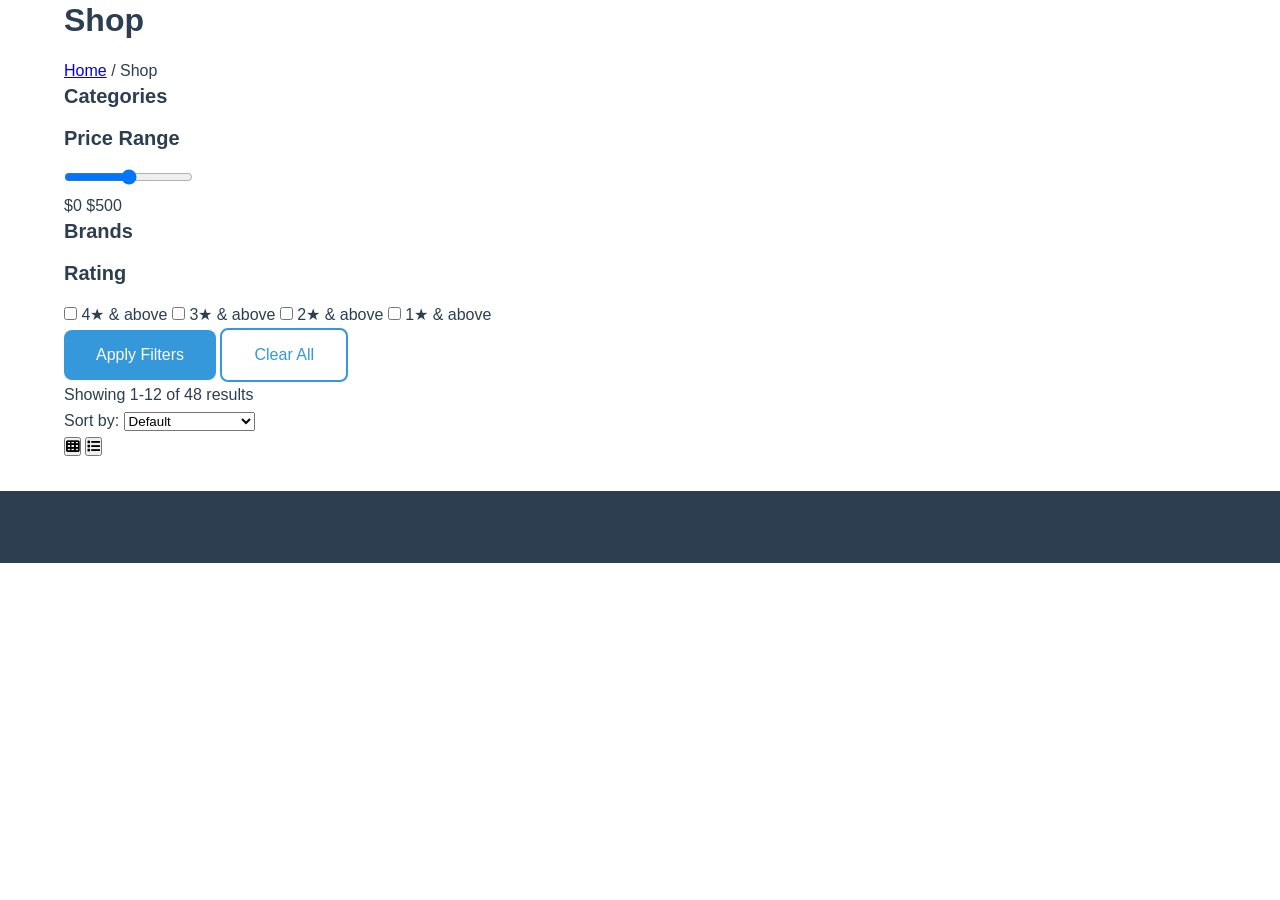
==== shop.html @ 12a42b88 "added new file" ====
<!DOCTYPE html>
<html lang="en">
<head>
    <meta charset="UTF-8">
    <meta name="viewport" content="width=device-width, initial-scale=1.0">
    <title>Shop - APSE Shopping</title>
    <link rel="stylesheet" href="https://cdnjs.cloudflare.com/ajax/libs/font-awesome/6.0.0/css/all.min.css">
    <link rel="stylesheet" href="css/style.css">
    <link rel="stylesheet" href="css/responsive.css">
    <link rel="stylesheet" href="css/animations.css">
</head>
<body>
    <header class="header">
        <!-- Same header as index.html -->
    </header>

    <!-- Page Banner -->
    <section class="page-banner">
        <div class="container">
            <h1>Shop</h1>
            <div class="breadcrumb">
                <a href="index.html">Home</a> / <span>Shop</span>
            </div>
        </div>
    </section>

    <!-- Shop Section -->
    <section class="shop-section">
        <div class="container">
            <div class="shop-layout">
                <!-- Sidebar Filters -->
                <aside class="shop-sidebar">
                    <div class="filter-widget">
                        <h3>Categories</h3>
                        <ul class="category-filter" id="categoryFilter">
                            <!-- Categories will be loaded dynamically -->
                        </ul>
                    </div>

                    <div class="filter-widget">
                        <h3>Price Range</h3>
                        <div class="price-filter">
                            <input type="range" id="priceRange" min="0" max="1000" step="10" value="500">
                            <div class="price-values">
                                <span>$0</span>
                                <span>$<span id="priceValue">500</span></span>
                            </div>
                        </div>
                    </div>

                    <div class="filter-widget">
                        <h3>Brands</h3>
                        <div class="brand-filter" id="brandFilter">
                            <!-- Brands will be loaded dynamically -->
                        </div>
                    </div>

                    <div class="filter-widget">
                        <h3>Rating</h3>
                        <div class="rating-filter" id="ratingFilter">
                            <label><input type="checkbox" value="4"> 4★ & above</label>
                            <label><input type="checkbox" value="3"> 3★ & above</label>
                            <label><input type="checkbox" value="2"> 2★ & above</label>
                            <label><input type="checkbox" value="1"> 1★ & above</label>
                        </div>
                    </div>

                    <button class="btn btn-primary apply-filters">Apply Filters</button>
                    <button class="btn btn-outline clear-filters">Clear All</button>
                </aside>

                <!-- Products Grid -->
                <div class="shop-content">
                    <div class="shop-toolbar">
                        <div class="results-count">
                            Showing <span id="startCount">1</span>-<span id="endCount">12</span> of <span id="totalCount">48</span> results
                        </div>
                        <div class="sort-options">
                            <label for="sortBy">Sort by:</label>
                            <select id="sortBy">
                                <option value="default">Default</option>
                                <option value="price-low">Price: Low to High</option>
                                <option value="price-high">Price: High to Low</option>
                                <option value="name-asc">Name: A to Z</option>
                                <option value="name-desc">Name: Z to A</option>
                                <option value="rating">Rating</option>
                            </select>
                        </div>
                        <div class="view-options">
                            <button class="view-btn active" data-view="grid"><i class="fas fa-th"></i></button>
                            <button class="view-btn" data-view="list"><i class="fas fa-list"></i></button>
                        </div>
                    </div>

                    <div class="products-grid" id="productsGrid">
                        <!-- Products will be loaded dynamically -->
                    </div>

                    <!-- Pagination -->
                    <div class="pagination" id="pagination">
                        <!-- Pagination will be generated dynamically -->
                    </div>
                </div>
            </div>
        </div>
    </section>

    <footer class="footer">
        <!-- Same footer as index.html -->
    </footer>

    <script src="js/utils.js"></script>
    <script src="js/products.js"></script>
    <script src="js/cart.js"></script>
    <script src="js/shop.js"></script>
</body>
</html>
---- css/style.css ----
/* ========== VARIABLES ========== */
:root {
    /* Colors */
    --primary-color: #3498db;
    --primary-dark: #2980b9;
    --primary-light: #5dade2;
    --secondary-color: #2ecc71;
    --secondary-dark: #27ae60;
    --secondary-light: #58d68d;
    --accent-color: #e74c3c;
    --text-primary: #2c3e50;
    --text-secondary: #7f8c8d;
    --text-light: #bdc3c7;
    --bg-primary: #ffffff;
    --bg-secondary: #f8f9fa;
    --bg-dark: #2c3e50;
    --border-color: #e0e0e0;
    --success-color: #27ae60;
    --warning-color: #f39c12;
    --danger-color: #e74c3c;
    --info-color: #3498db;

    /* Shadows */
    --shadow-sm: 0 2px 4px rgba(0,0,0,0.1);
    --shadow-md: 0 4px 6px rgba(0,0,0,0.1);
    --shadow-lg: 0 10px 15px rgba(0,0,0,0.1);
    --shadow-xl: 0 20px 25px rgba(0,0,0,0.1);

    /* Spacing */
    --spacing-xs: 0.5rem;
    --spacing-sm: 1rem;
    --spacing-md: 1.5rem;
    --spacing-lg: 2rem;
    --spacing-xl: 3rem;

    /* Font Sizes */
    --font-size-xs: 0.75rem;
    --font-size-sm: 0.875rem;
    --font-size-md: 1rem;
    --font-size-lg: 1.25rem;
    --font-size-xl: 1.5rem;
    --font-size-xxl: 2rem;

    /* Border Radius */
    --border-radius-sm: 4px;
    --border-radius-md: 8px;
    --border-radius-lg: 12px;
    --border-radius-xl: 16px;
    --border-radius-full: 9999px;

    /* Transitions */
    --transition-fast: 0.2s ease;
    --transition-normal: 0.3s ease;
    --transition-slow: 0.5s ease;

    /* Layout */
    --max-width: 1200px;
    --header-height: 140px;
}

/* ========== RESET & BASE ========== */
* {
    margin: 0;
    padding: 0;
    box-sizing: border-box;
}

html {
    scroll-behavior: smooth;
}

body {
    font-family: 'Segoe UI', Tahoma, Geneva, Verdana, sans-serif;
    font-size: var(--font-size-md);
    color: var(--text-primary);
    background-color: var(--bg-primary);
    line-height: 1.6;
    overflow-x: hidden;
}

.container {
    max-width: var(--max-width);
    margin: 0 auto;
    padding: 0 var(--spacing-md);
}

/* ========== TYPOGRAPHY ========== */
h1, h2, h3, h4, h5, h6 {
    font-weight: 600;
    line-height: 1.3;
    margin-bottom: var(--spacing-sm);
}

h1 { font-size: var(--font-size-xxl); }
h2 { font-size: var(--font-size-xl); }
h3 { font-size: var(--font-size-lg); }

.section-header {
    text-align: center;
    margin-bottom: var(--spacing-xl);
}

.section-header h2 {
    position: relative;
    display: inline-block;
    margin-bottom: var(--spacing-sm);
}

.section-header h2::after {
    content: '';
    position: absolute;
    bottom: -10px;
    left: 50%;
    transform: translateX(-50%);
    width: 60px;
    height: 3px;
    background: linear-gradient(90deg, var(--primary-color), var(--secondary-color));
    border-radius: 2px;
}

.section-header p {
    color: var(--text-secondary);
    font-size: var(--font-size-lg);
}

/* ========== BUTTONS ========== */
.btn {
    display: inline-block;
    padding: var(--spacing-sm) var(--spacing-lg);
    border: none;
    border-radius: var(--border-radius-md);
    font-size: var(--font-size-md);
    font-weight: 500;
    cursor: pointer;
    transition: all var(--transition-fast);
    text-decoration: none;
    text-align: center;
}

.btn-primary {
    background-color: var(--primary-color);
    color: white;
}

.btn-primary:hover {
    background-color: var(--primary-dark);
    transform: translateY(-2px);
    box-shadow: var(--shadow-md);
}

.btn-secondary {
    background-color: var(--secondary-color);
    color: white;
}

.btn-secondary:hover {
    background-color: var(--secondary-dark);
    transform: translateY(-2px);
    box-shadow: var(--shadow-md);
}

.btn-outline {
    background-color: transparent;
    border: 2px solid var(--primary-color);
    color: var(--primary-color);
}

.btn-outline:hover {
    background-color: var(--primary-color);
    color: white;
    transform: translateY(-2px);
    box-shadow: var(--shadow-md);
}

/* ========== HEADER ========== */
.header {
    position: fixed;
    top: 0;
    left: 0;
    right: 0;
    background: white;
    box-shadow: var(--shadow-sm);
    z-index: 1000;
}

/* Top Bar */
.top-bar {
    background: var(--bg-dark);
    color: white;
    padding: 8px 0;
    font-size: var(--font-size-sm);
}

.top-bar-content {
    display: flex;
    justify-content: space-between;
    align-items: center;
}

.top-bar-left span {
    margin-right: var(--spacing-md);
}

.top-bar-left span i {
    margin-right: 5px;
}

.top-bar-right a {
    color: white;
    text-decoration: none;
    margin: 0 5px;
    transition: opacity var(--transition-fast);
}

.top-bar-right a:hover {
    opacity: 0.8;
}

.top-bar-right .separator {
    margin: 0 5px;
}

/* Main Header */
.main-header {
    padding: var(--spacing-md) 0;
    background: white;
}

.header-content {
    display: flex;
    align-items: center;
    justify-content: space-between;
}

.logo h1 {
    font-size: 28px;
    font-weight: 700;
    margin: 0;
    background: linear-gradient(135deg, var(--primary-color), var(--secondary-color));
    -webkit-background-clip: text;
    -webkit-text-fill-color: transparent;
    background-clip: text;
}

.logo h1 span {
    font-weight: 300;
}

/* Search Bar */
.search-bar {
    flex: 0 1 400px;
    display: flex;
    position: relative;
}

.search-bar input {
    width: 100%;
    padding: var(--spacing-sm);
    border: 2px solid var(--border-color);
    border-radius: var(--border-radius-md);
    font-size: var(--font-size-sm);
    transition: border-color var(--transition-fast);
}

.search-bar input:focus {
    outline: none;
    border-color: var(--primary-color);
}

.search-bar button {
    position: absolute;
    right: 0;
    top: 0;
    height: 100%;
    padding: 0 var(--spacing-md);
    background: var(--primary-color);
    border: none;
    border-radius: 0 var(--border-radius-md) var(--border-radius-md) 0;
    color: white;
    cursor: pointer;
    transition: background var(--transition-fast);
}

.search-bar button:hover {
    background: var(--primary-dark);
}

/* Header Icons */
.header-icons {
    display: flex;
    gap: var(--spacing-md);
}

.icon-item {
    position: relative;
}

.icon-item a {
    color: var(--text-primary);
    font-size: 20px;
    transition: color var(--transition-fast);
}

.icon-item a:hover {
    color: var(--primary-color);
}

.icon-item .badge {
    position: absolute;
    top: -8px;
    right: -8px;
    background: var(--danger-color);
    color: white;
    font-size: var(--font-size-xs);
    font-weight: 600;
    width: 18px;
    height: 18px;
    border-radius: 50%;
    display: flex;
    align-items: center;
    justify-content: center;
}

.mobile-menu-toggle {
    display: none;
    font-size: 24px;
    cursor: pointer;
    color: var(--text-primary);
}

/* Navigation */
.navigation {
    background: var(--bg-secondary);
    border-top: 1px solid var(--border-color);
}

.nav-menu {
    display: flex;
    list-style: none;
    gap: var(--spacing-lg);
}

.nav-menu li a {
    display: block;
    padding: var(--spacing-sm) 0;
    color: var(--text-primary);
    text-decoration: none;
    font-weight: 500;
    position: relative;
    transition: color var(--transition-fast);
}

.nav-menu li a::after {
    content: '';
    position: absolute;
    bottom: 0;
    left: 0;
    width: 0;
    height: 2px;
    background: var(--primary-color);
    transition: width var(--transition-normal);
}

.nav-menu li.active a,
.nav-menu li a:hover {
    color: var(--primary-color);
}

.nav-menu li a:hover::after,
.nav-menu li.active a::after {
    width: 100%;
}

/* ========== HERO BANNER ========== */
.hero-banner {
    margin-top: var(--header-height);
    background: linear-gradient(135deg, var(--primary-color), var(--secondary-color));
    color: white;
    padding: var(--spacing-xl) 0;
    text-align: center;
}

.hero-content h1 {
    font-size: 48px;
    margin-bottom: var(--spacing-md);
}

.hero-content p {
    font-size: var(--font-size-lg);
    margin-bottom: var(--spacing-lg);
    opacity: 0.9;
}

.hero-buttons {
    display: flex;
    gap: var(--spacing-md);
    justify-content: center;
}

.hero-buttons .btn {
    min-width: 150px;
}

.hero-buttons .btn-outline {
    border-color: white;
    color: white;
}

.hero-buttons .btn-outline:hover {
    background: white;
    color: var(--primary-color);
}

/* ========== FEATURES SECTION ========== */
.features-section {
    padding: var(--spacing-xl) 0;
    background: var(--bg-secondary);
}

.features-grid {
    display: grid;
    grid-template-columns: repeat(4, 1fr);
    gap: var(--spacing-lg);
}

.feature-box {
    text-align: center;
    padding: var(--spacing-lg);
    background: white;
    border-radius: var(--border-radius-lg);
    box-shadow: var(--shadow-sm);
    transition: all var(--transition-normal);
}

.feature-box:hover {
    transform: translateY(-5px);
    box-shadow: var(--shadow-lg);
}

.feature-icon {
    width: 80px;
    height: 80px;
    margin: 0 auto var(--spacing-md);
    background: linear-gradient(135deg, var(--primary-light), var(--primary-color));
    border-radius: 50%;
    display: flex;
    align-items: center;
    justify-content: center;
}

.feature-icon i {
    font-size: 36px;
    color: white;
}

.feature-box h3 {
    font-size: var(--font-size-md);
    margin-bottom: var(--spacing-sm);
    color: var(--text-primary);
}

.feature-box p {
    color: var(--text-secondary);
    font-size: var(--font-size-sm);
    line-height: 1.5;
}

/* ========== CATEGORIES SECTION ========== */
.categories-section {
    padding: var(--spacing-xl) 0;
}

.categories-grid {
    display: grid;
    grid-template-columns: repeat(auto-fill, minmax(200px, 1fr));
    gap: var(--spacing-md);
    margin-bottom: var(--spacing-lg);
}

.category-card {
    background: white;
    border-radius: var(--border-radius-lg);
    padding: var(--spacing-lg);
    text-align: center;
    cursor: pointer;
    border: 1px solid var(--border-color);
    transition: all var(--transition-normal);
    position: relative;
    overflow: hidden;
}

.category-card:hover {
    transform: translateY(-5px);
    box-shadow: var(--shadow-lg);
    border-color: var(--primary-color);
}

.category-icon {
    font-size: 48px;
    margin-bottom: var(--spacing-sm);
}

.category-card h3 {
    font-size: var(--font-size-md);
    margin-bottom: var(--spacing-xs);
    color: var(--text-primary);
}

.category-card p {
    color: var(--text-secondary);
    font-size: var(--font-size-sm);
}

.category-card::before {
    content: '';
    position: absolute;
    top: 0;
    left: -100%;
    width: 100%;
    height: 100%;
    background: linear-gradient(90deg, transparent, rgba(255,255,255,0.2), transparent);
    transition: left 0.5s ease;
}

.category-card:hover::before {
    left: 100%;
}

/* ========== PRODUCTS SECTION ========== */
.products-section {
    padding: var(--spacing-xl) 0;
    background: var(--bg-secondary);
}

.products-grid {
    display: grid;
    grid-template-columns: repeat(4, 1fr);
    gap: var(--spacing-md);
    margin-bottom: var(--spacing-lg);
}

.product-card {
    background: white;
    border-radius: var(--border-radius-lg);
    overflow: hidden;
    box-shadow: var(--shadow-sm);
    transition: all var(--transition-normal);
    position: relative;
}

.product-card:hover {
    transform: translateY(-5px);
    box-shadow: var(--shadow-lg);
}

.product-badges {
    position: absolute;
    top: var(--spacing-sm);
    left: var(--spacing-sm);
    z-index: 1;
    display: flex;
    flex-direction: column;
    gap: 5px;
}

.badge {
    padding: 4px 8px;
    border-radius: var(--border-radius-sm);
    font-size: var(--font-size-xs);
    font-weight: 600;
    text-transform: uppercase;
}

.badge.discount {
    background: var(--danger-color);
    color: white;
}

.badge.new {
    background: var(--success-color);
    color: white;
}

.badge.featured {
    background: var(--primary-color);
    color: white;
}

.product-image {
    position: relative;
    padding-top: 100%;
    overflow: hidden;
}

.product-image img {
    position: absolute;
    top: 0;
    left: 0;
    width: 100%;
    height: 100%;
    object-fit: cover;
    transition: transform 0.5s ease;
}

.product-card:hover .product-image img {
    transform: scale(1.1);
}

.product-actions {
    position: absolute;
    bottom: -50px;
    left: 0;
    right: 0;
    display: flex;
    justify-content: center;
    gap: var(--spacing-sm);
    padding: var(--spacing-sm);
    background: rgba(255,255,255,0.9);
    transition: bottom var(--transition-normal);
}

.product-card:hover .product-actions {
    bottom: 0;
}

.action-btn {
    width: 40px;
    height: 40px;
    border-radius: 50%;
    background: white;
    border: none;
    display: flex;
    align-items: center;
    justify-content: center;
    cursor: pointer;
    box-shadow: var(--shadow-sm);
    color: var(--text-primary);
    transition: all var(--transition-fast);
}

.action-btn:hover {
    background: var(--primary-color);
    color: white;
    transform: scale(1.1);
}

.product-info {
    padding: var(--spacing-md);
}

.product-category {
    font-size: var(--font-size-xs);
    color: var(--text-secondary);
    text-transform: uppercase;
    margin-bottom: 5px;
}

.product-title {
    font-size: var(--font-size-md);
    font-weight: 600;
    margin-bottom: var(--spacing-xs);
    color: var(--text-primary);
}

.product-title a {
    color: inherit;
    text-decoration: none;
}

.product-title a:hover {
    color: var(--primary-color);
}

.product-rating {
    display: flex;
    align-items: center;
    gap: 5px;
    margin-bottom: var(--spacing-xs);
}

.stars {
    color: #f1c40f;
}

.stars i {
    margin-right: 2px;
}

.reviews-count {
    font-size: var(--font-size-xs);
    color: var(--text-secondary);
}

.product-price {
    display: flex;
    align-items: center;
    gap: var(--spacing-sm);
    margin-bottom: var(--spacing-sm);
}

.current-price {
    font-size: var(--font-size-lg);
    font-weight: 700;
    color: var(--primary-color);
}

.original-price {
    font-size: var(--font-size-sm);
    color: var(--text-secondary);
    text-decoration: line-through;
}

.add-to-cart {
    width: 100%;
    padding: var(--spacing-sm);
    background: var(--primary-color);
    color: white;
    border: none;
    border-radius: var(--border-radius-md);
    font-weight: 600;
    cursor: pointer;
    transition: background var(--transition-fast);
}

.add-to-cart:hover {
    background: var(--primary-dark);
}

/* ========== PROMO BANNER ========== */
.promo-banner {
    background: linear-gradient(135deg, var(--accent-color), var(--warning-color));
    color: white;
    padding: var(--spacing-xl) 0;
    text-align: center;
}

.promo-content h2 {
    font-size: 48px;
    margin-bottom: var(--spacing-sm);
}

.promo-content p {
    font-size: var(--font-size-lg);
    margin-bottom: var(--spacing-lg);
    opacity: 0.9;
}

.countdown {
    display: flex;
    justify-content: center;
    gap: var(--spacing-lg);
    margin-bottom: var(--spacing-lg);
}

.countdown-item {
    text-align: center;
}

.countdown-item span:first-child {
    display: block;
    font-size: 36px;
    font-weight: 700;
    line-height: 1;
}

.countdown-item span:last-child {
    font-size: var(--font-size-sm);
    text-transform: uppercase;
    opacity: 0.8;
}

/* ========== TESTIMONIALS SECTION ========== */
.testimonials-section {
    padding: var(--spacing-xl) 0;
    background: var(--bg-secondary);
}

.testimonials-slider {
    position: relative;
    overflow: hidden;
}

.testimonials-wrapper {
    display: flex;
    transition: transform var(--transition-normal);
}

.testimonial-card {
    min-width: 100%;
    padding: var(--spacing-lg);
    background: white;
    border-radius: var(--border-radius-lg);
    box-shadow: var(--shadow-md);
    text-align: center;
}

.testimonial-avatar {
    width: 80px;
    height: 80px;
    margin: 0 auto var(--spacing-md);
    border-radius: 50%;
    overflow: hidden;
}

.testimonial-avatar img {
    width: 100%;
    height: 100%;
    object-fit: cover;
}

.testimonial-text {
    font-style: italic;
    color: var(--text-secondary);
    margin-bottom: var(--spacing-md);
    line-height: 1.8;
}

.testimonial-name {
    font-weight: 600;
    color: var(--text-primary);
    margin-bottom: 5px;
}

.testimonial-position {
    font-size: var(--font-size-sm);
    color: var(--text-secondary);
}

.slider-btn {
    position: absolute;
    top: 50%;
    transform: translateY(-50%);
    width: 40px;
    height: 40px;
    border-radius: 50%;
    background: white;
    border: none;
    box-shadow: var(--shadow-md);
    cursor: pointer;
    transition: all var(--transition-fast);
}

.slider-btn:hover {
    background: var(--primary-color);
    color: white;
}

.prev-btn {
    left: 0;
}

.next-btn {
    right: 0;
}

/* ========== NEWSLETTER SECTION ========== */
.newsletter-section {
    padding: var(--spacing-xl) 0;
    background: linear-gradient(135deg, var(--primary-color), var(--secondary-color));
    color: white;
}

.newsletter-content {
    text-align: center;
    max-width: 600px;
    margin: 0 auto;
}

.newsletter-content h2 {
    font-size: var(--font-size-xxl);
    margin-bottom: var(--spacing-sm);
}

.newsletter-content p {
    margin-bottom: var(--spacing-lg);
    opacity: 0.9;
}

.newsletter-form {
    display: flex;
    gap: var(--spacing-sm);
}

.newsletter-form input {
    flex: 1;
    padding: var(--spacing-sm);
    border: none;
    border-radius: var(--border-radius-md);
    font-size: var(--font-size-md);
}

.newsletter-form input:focus {
    outline: none;
}

.newsletter-form button {
    padding: var(--spacing-sm) var(--spacing-xl);
}

/* ========== FOOTER ========== */
.footer {
    background: var(--bg-dark);
    color: white;
    padding: var(--spacing-xl) 0 var(--spacing-md);
}

.footer-content {
    display: grid;
    grid-template-columns: repeat(4, 1fr);
    gap: var(--spacing-lg);
    margin-bottom: var(--spacing-xl);
}

.footer-section h3 {
    color: white;
    margin-bottom: var(--spacing-md);
    font-size: var(--font-size-lg);
}

.footer-section p {
    color: rgba(255,255,255,0.7);
    margin-bottom: var(--spacing-md);
    line-height: 1.6;
}

.social-links {
    display: flex;
    gap: var(--spacing-sm);
}

.social-links a {
    width: 36px;
    height: 36px;
    border-radius: 50%;
    background: rgba(255,255,255,0.1);
    display: flex;
    align-items: center;
    justify-content: center;
    color: white;
    transition: all var(--transition-fast);
}

.social-links a:hover {
    background: var(--primary-color);
    transform: translateY(-3px);
}

.footer-section ul {
    list-style: none;
}

.footer-section ul li {
    margin-bottom: var(--spacing-sm);
}

.footer-section ul li a {
    color: rgba(255,255,255,0.7);
    text-decoration: none;
    transition: color var(--transition-fast);
}

.footer-section ul li a:hover {
    color: var(--primary-color);
}

.contact-info li {
    display: flex;
    align-items: center;
    gap: var(--spacing-sm);
    color: rgba(255,255,255,0.7);
}

.contact-info li i {
    width: 20px;
    color: var(--primary-color);
}

.payment-methods {
    display: flex;
    gap: var(--spacing-sm);
    margin-top: var(--spacing-md);
}

.payment-methods i {
    font-size: 30px;
    color: rgba(255,255,255,0.5);
    transition: color var(--transition-fast);
}

.payment-methods i:hover {
    color: white;
}

.footer-bottom {
    text-align: center;
    padding-top: var(--spacing-md);
    border-top: 1px solid rgba(255,255,255,0.1);
    color: rgba(255,255,255,0.5);
    font-size: var(--font-size-sm);
}

/* ========== BACK TO TOP BUTTON ========== */
.back-to-top {
    position: fixed;
    bottom: var(--spacing-lg);
    right: var(--spacing-lg);
    width: 45px;
    height: 45px;
    border-radius: 50%;
    background: var(--primary-color);
    color: white;
    border: none;
    cursor: pointer;
    display: none;
    align-items: center;
    justify-content: center;
    box-shadow: var(--shadow-lg);
    transition: all var(--transition-fast);
    z-index: 99;
}

.back-to-top:hover {
    background: var(--primary-dark);
    transform: translateY(-3px);
}

.back-to-top.show {
    display: flex;
}
---- css/responsive.css ----
/* ========== LARGE DEVICES (1025px - 1200px) ========== */
@media screen and (max-width: 1200px) {
    .container {
        max-width: 960px;
    }

    .features-grid {
        grid-template-columns: repeat(2, 1fr);
    }

    .products-grid {
        grid-template-columns: repeat(3, 1fr);
    }
}

/* ========== MEDIUM DEVICES (769px - 1024px) ========== */
@media screen and (max-width: 1024px) {
    .container {
        max-width: 720px;
    }

    .header-content {
        flex-wrap: wrap;
    }

    .search-bar {
        order: 3;
        flex: 0 0 100%;
        margin-top: var(--spacing-sm);
    }

    .footer-content {
        grid-template-columns: repeat(2, 1fr);
    }

    .products-grid {
        grid-template-columns: repeat(2, 1fr);
    }
}

/* ========== SMALL DEVICES (481px - 768px) ========== */
@media screen and (max-width: 768px) {
    :root {
        --header-height: 120px;
    }

    .container {
        max-width: 540px;
    }

    .top-bar {
        display: none;
    }

    .header-content {
        padding: var(--spacing-sm) 0;
    }

    .mobile-menu-toggle {
        display: block;
    }

    .nav-menu {
        display: none;
        position: absolute;
        top: 100%;
        left: 0;
        right: 0;
        background: white;
        flex-direction: column;
        gap: 0;
        padding: var(--spacing-md);
        box-shadow: var(--shadow-lg);
    }

    .nav-menu.active {
        display: flex;
    }

    .nav-menu li a {
        padding: var(--spacing-sm) 0;
    }

    .hero-content h1 {
        font-size: 36px;
    }

    .features-grid {
        grid-template-columns: 1fr;
    }

    .products-grid {
        grid-template-columns: 1fr;
    }

    .countdown {
        gap: var(--spacing-md);
    }

    .countdown-item span:first-child {
        font-size: 24px;
    }

    .newsletter-form {
        flex-direction: column;
    }

    .footer-content {
        grid-template-columns: 1fr;
    }
}

/* ========== EXTRA SMALL DEVICES (up to 480px) ========== */
@media screen and (max-width: 480px) {
    :root {
        --header-height: 100px;
    }

    .logo h1 {
        font-size: 20px;
    }

    .hero-content h1 {
        font-size: 28px;
    }

    .hero-buttons {
        flex-direction: column;
        align-items: center;
    }

    .hero-buttons .btn {
        width: 100%;
        max-width: 250px;
    }

    .countdown {
        flex-wrap: wrap;
    }

    .countdown-item {
        flex: 0 0 calc(50% - var(--spacing-md));
    }

    .section-header h2 {
        font-size: var(--font-size-xl);
    }

    .section-header p {
        font-size: var(--font-size-md);
    }
}

/* ========== TOUCH DEVICES ========== */
@media (hover: none) {
    .product-actions {
        bottom: 0;
        background: rgba(255,255,255,0.95);
    }

    .feature-box:hover,
    .category-card:hover,
    .product-card:hover {
        transform: none;
    }
}

/* ========== PRINT STYLES ========== */
@media print {
    .header,
    .footer,
    .newsletter-section,
    .back-to-top {
        display: none;
    }

    body {
        background: white;
        color: black;
    }

    .container {
        max-width: 100%;
        padding: 0;
    }
}
---- css/animations.css ----
/* ========== FADE IN ANIMATIONS ========== */
@keyframes fadeIn {
    from {
        opacity: 0;
    }
    to {
        opacity: 1;
    }
}

@keyframes fadeInUp {
    from {
        opacity: 0;
        transform: translateY(30px);
    }
    to {
        opacity: 1;
        transform: translateY(0);
    }
}

@keyframes fadeInDown {
    from {
        opacity: 0;
        transform: translateY(-30px);
    }
    to {
        opacity: 1;
        transform: translateY(0);
    }
}

@keyframes fadeInLeft {
    from {
        opacity: 0;
        transform: translateX(-30px);
    }
    to {
        opacity: 1;
        transform: translateX(0);
    }
}

@keyframes fadeInRight {
    from {
        opacity: 0;
        transform: translateX(30px);
    }
    to {
        opacity: 1;
        transform: translateX(0);
    }
}

/* ========== SCALE ANIMATIONS ========== */
@keyframes scaleIn {
    from {
        opacity: 0;
        transform: scale(0.9);
    }
    to {
        opacity: 1;
        transform: scale(1);
    }
}

@keyframes scaleOut {
    from {
        opacity: 1;
        transform: scale(1);
    }
    to {
        opacity: 0;
        transform: scale(0.9);
    }
}

/* ========== SLIDE ANIMATIONS ========== */
@keyframes slideInLeft {
    from {
        transform: translateX(-100%);
    }
    to {
        transform: translateX(0);
    }
}

@keyframes slideInRight {
    from {
        transform: translateX(100%);
    }
    to {
        transform: translateX(0);
    }
}

@keyframes slideInUp {
    from {
        transform: translateY(100%);
    }
    to {
        transform: translateY(0);
    }
}

@keyframes slideInDown {
    from {
        transform: translateY(-100%);
    }
    to {
        transform: translateY(0);
    }
}

/* ========== BOUNCE ANIMATIONS ========== */
@keyframes bounce {
    0%, 100% {
        transform: translateY(0);
    }
    50% {
        transform: translateY(-10px);
    }
}

@keyframes bounceIn {
    0% {
        opacity: 0;
        transform: scale(0.3);
    }
    50% {
        opacity: 1;
        transform: scale(1.05);
    }
    70% {
        transform: scale(0.9);
    }
    100% {
        transform: scale(1);
    }
}

/* ========== ROTATE ANIMATIONS ========== */
@keyframes rotate {
    from {
        transform: rotate(0deg);
    }
    to {
        transform: rotate(360deg);
    }
}

@keyframes rotateIn {
    from {
        opacity: 0;
        transform: rotate(-200deg);
    }
    to {
        opacity: 1;
        transform: rotate(0);
    }
}

/* ========== PULSE ANIMATIONS ========== */
@keyframes pulse {
    0%, 100% {
        transform: scale(1);
    }
    50% {
        transform: scale(1.1);
    }
}

@keyframes pulseGlow {
    0%, 100% {
        box-shadow: 0 0 0 0 rgba(52, 152, 219, 0.4);
    }
    50% {
        box-shadow: 0 0 0 10px rgba(52, 152, 219, 0);
    }
}

/* ========== SHAKE ANIMATIONS ========== */
@keyframes shake {
    0%, 100% {
        transform: translateX(0);
    }
    10%, 30%, 50%, 70%, 90% {
        transform: translateX(-5px);
    }
    20%, 40%, 60%, 80% {
        transform: translateX(5px);
    }
}

/* ========== FLIP ANIMATIONS ========== */
@keyframes flipInX {
    from {
        opacity: 0;
        transform: perspective(400px) rotateX(90deg);
    }
    40% {
        transform: perspective(400px) rotateX(-20deg);
    }
    60% {
        transform: perspective(400px) rotateX(10deg);
    }
    80% {
        transform: perspective(400px) rotateX(-5deg);
    }
    to {
        opacity: 1;
        transform: perspective(400px) rotateX(0);
    }
}

/* ========== ZOOM ANIMATIONS ========== */
@keyframes zoomIn {
    from {
        opacity: 0;
        transform: scale(0);
    }
    to {
        opacity: 1;
        transform: scale(1);
    }
}

/* ========== LOADING ANIMATIONS ========== */
@keyframes spin {
    to {
        transform: rotate(360deg);
    }
}

@keyframes loading {
    0% {
        background-position: 200% 0;
    }
    100% {
        background-position: -200% 0;
    }
}

/* ========== HOVER ANIMATIONS ========== */
.hover-grow {
    transition: transform var(--transition-fast);
}

.hover-grow:hover {
    transform: scale(1.05);
}

.hover-shrink {
    transition: transform var(--transition-fast);
}

.hover-shrink:hover {
    transform: scale(0.95);
}

.hover-rotate {
    transition: transform var(--transition-fast);
}

.hover-rotate:hover {
    transform: rotate(5deg);
}

.hover-lift {
    transition: transform var(--transition-fast), box-shadow var(--transition-fast);
}

.hover-lift:hover {
    transform: translateY(-5px);
    box-shadow: var(--shadow-lg);
}

/* ========== SCROLL ANIMATIONS ========== */
.animate-on-scroll {
    opacity: 0;
    transform: translateY(30px);
    transition: opacity 0.6s ease, transform 0.6s ease;
}

.animate-on-scroll.visible {
    opacity: 1;
    transform: translateY(0);
}

/* ========== PAGE TRANSITIONS ========== */
.page-transition {
    animation: fadeIn 0.5s ease;
}

/* ========== CART ANIMATIONS ========== */
@keyframes cartBounce {
    0%, 100% {
        transform: scale(1);
    }
    50% {
        transform: scale(1.2);
    }
}

.cart-animation {
    animation: cartBounce 0.3s ease;
}

/* ========== NOTIFICATION ANIMATIONS ========== */
@keyframes slideInNotification {
    from {
        transform: translateX(100%);
        opacity: 0;
    }
    to {
        transform: translateX(0);
        opacity: 1;
    }
}

@keyframes slideOutNotification {
    from {
        transform: translateX(0);
        opacity: 1;
    }
    to {
        transform: translateX(100%);
        opacity: 0;
    }
}

/* ========== MODAL ANIMATIONS ========== */
@keyframes modalIn {
    from {
        opacity: 0;
        transform: scale(0.8) translateY(-50px);
    }
    to {
        opacity: 1;
        transform: scale(1) translateY(0);
    }
}

@keyframes modalOut {
    from {
        opacity: 1;
        transform: scale(1) translateY(0);
    }
    to {
        opacity: 0;
        transform: scale(0.8) translateY(-50px);
    }
}

/* ========== DROPDOWN ANIMATIONS ========== */
@keyframes dropdownIn {
    from {
        opacity: 0;
        transform: translateY(-10px);
    }
    to {
        opacity: 1;
        transform: translateY(0);
    }
}

/* ========== APPLICATION CLASSES ========== */
.fade-in {
    animation: fadeIn 0.5s ease;
}

.fade-in-up {
    animation: fadeInUp 0.5s ease;
}

.fade-in-down {
    animation: fadeInDown 0.5s ease;
}

.bounce {
    animation: bounce 2s infinite;
}

.pulse {
    animation: pulse 2s infinite;
}

.rotate {
    animation: rotate 2s linear infinite;
}

.spinner {
    animation: spin 1s linear infinite;
}

.shake {
    animation: shake 0.5s ease;
}

/* ========== DELAY CLASSES ========== */
.delay-1 {
    animation-delay: 0.2s;
}

.delay-2 {
    animation-delay: 0.4s;
}

.delay-3 {
    animation-delay: 0.6s;
}

.delay-4 {
    animation-delay: 0.8s;
}

/* ========== DURATION CLASSES ========== */
.duration-fast {
    animation-duration: 0.3s;
}

.duration-normal {
    animation-duration: 0.5s;
}

.duration-slow {
    animation-duration: 1s;
}
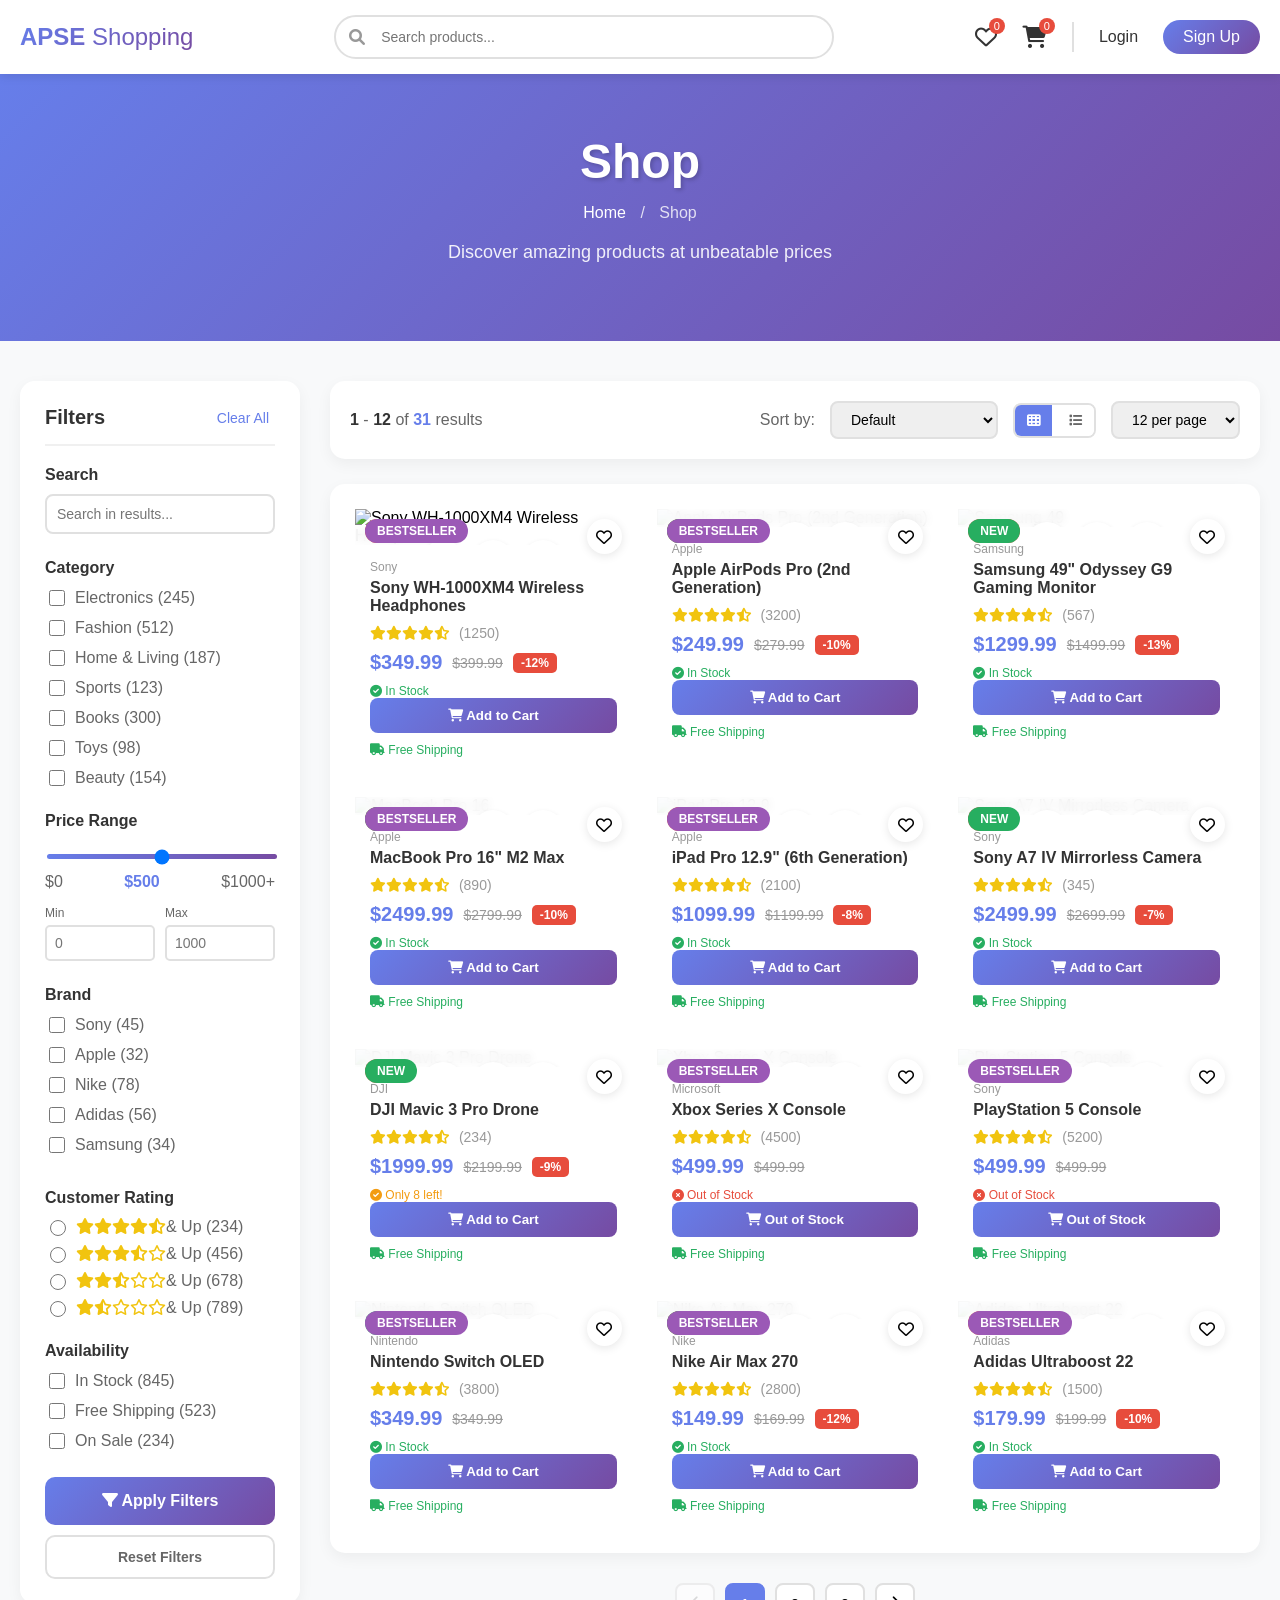
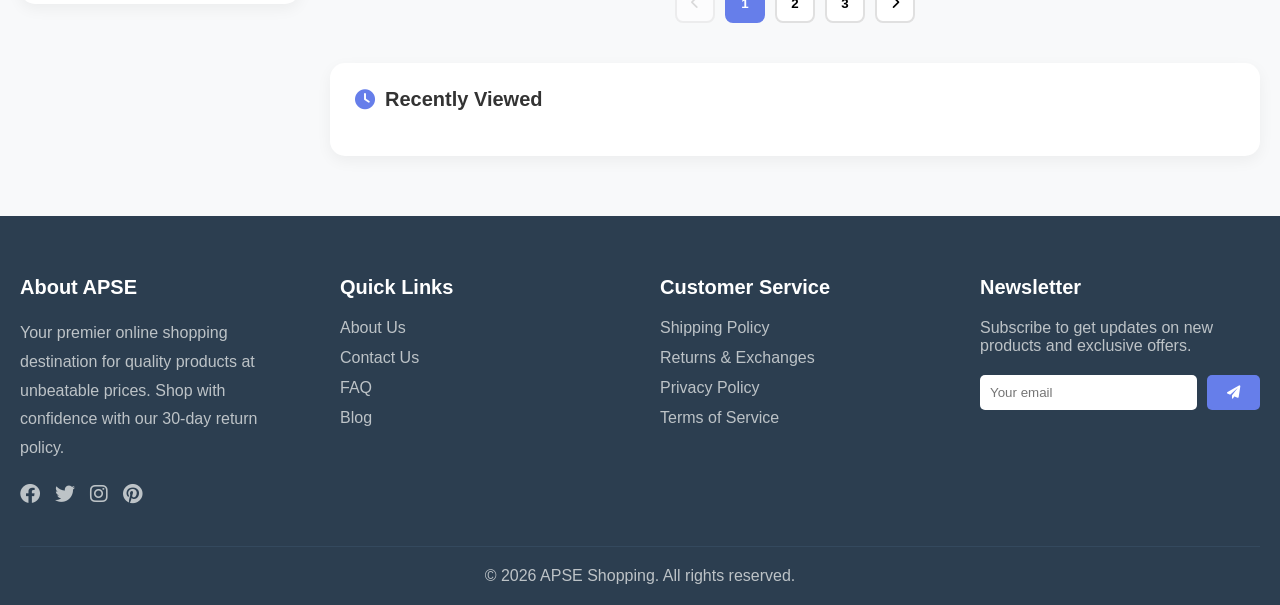
==== commit c7e616e4: "added new file" ====
--- a/shop.html
+++ b/shop.html
@@ -5,113 +5,1536 @@
     <meta name="viewport" content="width=device-width, initial-scale=1.0">
     <title>Shop - APSE Shopping</title>
     <link rel="stylesheet" href="https://cdnjs.cloudflare.com/ajax/libs/font-awesome/6.0.0/css/all.min.css">
-    <link rel="stylesheet" href="css/style.css">
-    <link rel="stylesheet" href="css/responsive.css">
-    <link rel="stylesheet" href="css/animations.css">
 </head>
-<body>
-    <header class="header">
-        <!-- Same header as index.html -->
-    </header>
-
-    <!-- Page Banner -->
-    <section class="page-banner">
-        <div class="container">
-            <h1>Shop</h1>
-            <div class="breadcrumb">
-                <a href="index.html">Home</a> / <span>Shop</span>
+<body style="margin: 0; padding: 0; font-family: 'Segoe UI', Tahoma, Geneva, Verdana, sans-serif; background: #f8f9fa; min-height: 100vh;">
+
+    <!-- Header -->
+    <div style="background: white; box-shadow: 0 2px 10px rgba(0,0,0,0.1); position: sticky; top: 0; z-index: 100;">
+        <div style="max-width: 1400px; margin: 0 auto; padding: 15px 20px; display: flex; align-items: center; justify-content: space-between;">
+            <!-- Logo -->
+            <div onclick="window.location.href='index.html'" style="cursor: pointer;">
+                <h1 style="margin: 0; font-size: 24px; background: linear-gradient(135deg, #667eea 0%, #764ba2 100%); -webkit-background-clip: text; -webkit-text-fill-color: transparent; background-clip: text;">
+                    APSE <span style="font-weight: 300;">Shopping</span>
+                </h1>
+            </div>
+            
+            <!-- Search Bar -->
+            <div style="flex: 0 1 500px; position: relative;">
+                <input type="text" id="searchInput" placeholder="Search products..." style="width: 100%; padding: 12px 20px 12px 45px; border: 2px solid #e0e0e0; border-radius: 30px; font-size: 14px; outline: none; transition: all 0.3s; box-sizing: border-box;" onfocus="this.style.borderColor='#667eea'" onblur="this.style.borderColor='#e0e0e0'">
+                <i class="fas fa-search" style="position: absolute; left: 15px; top: 50%; transform: translateY(-50%); color: #999;"></i>
+            </div>
+            
+            <!-- Navigation Icons -->
+            <div style="display: flex; gap: 25px; align-items: center;">
+                <a href="wishlist.html" style="position: relative; color: #333; text-decoration: none;">
+                    <i class="far fa-heart" style="font-size: 22px;"></i>
+                    <span id="wishlistCount" style="position: absolute; top: -8px; right: -8px; background: #e74c3c; color: white; font-size: 11px; width: 16px; height: 16px; border-radius: 50%; display: flex; align-items: center; justify-content: center;">0</span>
+                </a>
+                <a href="cart.html" style="position: relative; color: #333; text-decoration: none;">
+                    <i class="fas fa-shopping-cart" style="font-size: 22px;"></i>
+                    <span id="cartCount" style="position: absolute; top: -8px; right: -8px; background: #e74c3c; color: white; font-size: 11px; width: 16px; height: 16px; border-radius: 50%; display: flex; align-items: center; justify-content: center;">0</span>
+                </a>
+                <div style="width: 2px; height: 30px; background: #e0e0e0;"></div>
+                <a href="login.html" style="color: #333; text-decoration: none; font-weight: 500;">Login</a>
+                <a href="register.html" style="padding: 8px 20px; background: linear-gradient(135deg, #667eea 0%, #764ba2 100%); color: white; border-radius: 25px; text-decoration: none; font-weight: 500; transition: all 0.3s;" onmouseover="this.style.transform='translateY(-2px)'; this.style.boxShadow='0 5px 15px rgba(102,126,234,0.4)'" onmouseout="this.style.transform='translateY(0)'; this.style.boxShadow='none'">Sign Up</a>
             </div>
         </div>
-    </section>
-
-    <!-- Shop Section -->
-    <section class="shop-section">
-        <div class="container">
-            <div class="shop-layout">
-                <!-- Sidebar Filters -->
-                <aside class="shop-sidebar">
-                    <div class="filter-widget">
-                        <h3>Categories</h3>
-                        <ul class="category-filter" id="categoryFilter">
-                            <!-- Categories will be loaded dynamically -->
-                        </ul>
-                    </div>
-
-                    <div class="filter-widget">
-                        <h3>Price Range</h3>
-                        <div class="price-filter">
-                            <input type="range" id="priceRange" min="0" max="1000" step="10" value="500">
-                            <div class="price-values">
-                                <span>$0</span>
-                                <span>$<span id="priceValue">500</span></span>
-                            </div>
-                        </div>
-                    </div>
-
-                    <div class="filter-widget">
-                        <h3>Brands</h3>
-                        <div class="brand-filter" id="brandFilter">
-                            <!-- Brands will be loaded dynamically -->
-                        </div>
-                    </div>
-
-                    <div class="filter-widget">
-                        <h3>Rating</h3>
-                        <div class="rating-filter" id="ratingFilter">
-                            <label><input type="checkbox" value="4"> 4★ & above</label>
-                            <label><input type="checkbox" value="3"> 3★ & above</label>
-                            <label><input type="checkbox" value="2"> 2★ & above</label>
-                            <label><input type="checkbox" value="1"> 1★ & above</label>
-                        </div>
-                    </div>
-
-                    <button class="btn btn-primary apply-filters">Apply Filters</button>
-                    <button class="btn btn-outline clear-filters">Clear All</button>
-                </aside>
-
+    </div>
+
+    <!-- Page Banner -->
+    <div style="background: linear-gradient(135deg, #667eea 0%, #764ba2 100%); padding: 60px 0; text-align: center;">
+        <h1 style="margin: 0; color: white; font-size: 48px; font-weight: 700; text-shadow: 2px 2px 4px rgba(0,0,0,0.2);">Shop</h1>
+        <div style="margin-top: 15px; color: rgba(255,255,255,0.8); font-size: 16px;">
+            <a href="index.html" style="color: white; text-decoration: none;" onmouseover="this.style.textDecoration='underline'" onmouseout="this.style.textDecoration='none'">Home</a>
+            <span style="margin: 0 10px;">/</span>
+            <span>Shop</span>
+        </div>
+        <p style="color: rgba(255,255,255,0.9); margin-top: 20px; font-size: 18px;">Discover amazing products at unbeatable prices</p>
+    </div>
+
+    <!-- Main Shop Container -->
+    <div style="max-width: 1400px; margin: 40px auto; padding: 0 20px;">
+        <div style="display: grid; grid-template-columns: 280px 1fr; gap: 30px;">
+            
+            <!-- ========== FILTER SIDEBAR ========== -->
+            <div style="background: white; border-radius: 15px; padding: 25px; box-shadow: 0 5px 15px rgba(0,0,0,0.05); height: fit-content; position: sticky; top: 100px;">
+                
+                <!-- Filter Header -->
+                <div style="display: flex; justify-content: space-between; align-items: center; margin-bottom: 20px; padding-bottom: 15px; border-bottom: 2px solid #f0f0f0;">
+                    <h3 style="margin: 0; font-size: 20px; color: #333;">Filters</h3>
+                    <button onclick="clearAllFilters()" style="background: none; border: none; color: #667eea; font-size: 14px; cursor: pointer; font-weight: 500;" onmouseover="this.style.textDecoration='underline'" onmouseout="this.style.textDecoration='none'">
+                        Clear All
+                    </button>
+                </div>
+                
+                <!-- Search Filter -->
+                <div style="margin-bottom: 25px;">
+                    <label style="display: block; margin-bottom: 10px; font-weight: 600; color: #333;">Search</label>
+                    <input type="text" id="filterSearch" placeholder="Search in results..." style="width: 100%; padding: 10px; border: 2px solid #e0e0e0; border-radius: 8px; font-size: 14px; outline: none; box-sizing: border-box;" onfocus="this.style.borderColor='#667eea'" onblur="this.style.borderColor='#e0e0e0'">
+                </div>
+                
+                <!-- Category Filter -->
+                <div style="margin-bottom: 25px;">
+                    <label style="display: block; margin-bottom: 10px; font-weight: 600; color: #333;">Category</label>
+                    <div style="max-height: 200px; overflow-y: auto; padding-right: 10px;">
+                        <div style="margin-bottom: 8px;">
+                            <label style="display: flex; align-items: center; color: #666; cursor: pointer;">
+                                <input type="checkbox" class="category-filter" value="Electronics" style="margin-right: 10px; width: 16px; height: 16px; cursor: pointer; accent-color: #667eea;">
+                                Electronics (245)
+                            </label>
+                        </div>
+                        <div style="margin-bottom: 8px;">
+                            <label style="display: flex; align-items: center; color: #666; cursor: pointer;">
+                                <input type="checkbox" class="category-filter" value="Fashion" style="margin-right: 10px; width: 16px; height: 16px; cursor: pointer; accent-color: #667eea;">
+                                Fashion (512)
+                            </label>
+                        </div>
+                        <div style="margin-bottom: 8px;">
+                            <label style="display: flex; align-items: center; color: #666; cursor: pointer;">
+                                <input type="checkbox" class="category-filter" value="Home & Living" style="margin-right: 10px; width: 16px; height: 16px; cursor: pointer; accent-color: #667eea;">
+                                Home & Living (187)
+                            </label>
+                        </div>
+                        <div style="margin-bottom: 8px;">
+                            <label style="display: flex; align-items: center; color: #666; cursor: pointer;">
+                                <input type="checkbox" class="category-filter" value="Sports" style="margin-right: 10px; width: 16px; height: 16px; cursor: pointer; accent-color: #667eea;">
+                                Sports (123)
+                            </label>
+                        </div>
+                        <div style="margin-bottom: 8px;">
+                            <label style="display: flex; align-items: center; color: #666; cursor: pointer;">
+                                <input type="checkbox" class="category-filter" value="Books" style="margin-right: 10px; width: 16px; height: 16px; cursor: pointer; accent-color: #667eea;">
+                                Books (300)
+                            </label>
+                        </div>
+                        <div style="margin-bottom: 8px;">
+                            <label style="display: flex; align-items: center; color: #666; cursor: pointer;">
+                                <input type="checkbox" class="category-filter" value="Toys" style="margin-right: 10px; width: 16px; height: 16px; cursor: pointer; accent-color: #667eea;">
+                                Toys (98)
+                            </label>
+                        </div>
+                        <div style="margin-bottom: 8px;">
+                            <label style="display: flex; align-items: center; color: #666; cursor: pointer;">
+                                <input type="checkbox" class="category-filter" value="Beauty" style="margin-right: 10px; width: 16px; height: 16px; cursor: pointer; accent-color: #667eea;">
+                                Beauty (154)
+                            </label>
+                        </div>
+                        <div style="margin-bottom: 8px;">
+                            <label style="display: flex; align-items: center; color: #666; cursor: pointer;">
+                                <input type="checkbox" class="category-filter" value="Automotive" style="margin-right: 10px; width: 16px; height: 16px; cursor: pointer; accent-color: #667eea;">
+                                Automotive (87)
+                            </label>
+                        </div>
+                    </div>
+                </div>
+                
+                <!-- Price Range Filter -->
+                <div style="margin-bottom: 25px;">
+                    <label style="display: block; margin-bottom: 15px; font-weight: 600; color: #333;">Price Range</label>
+                    <div style="margin-bottom: 15px;">
+                        <input type="range" id="priceRange" min="0" max="1000" value="500" style="width: 100%; height: 5px; -webkit-appearance: none; background: linear-gradient(90deg, #667eea 0%, #764ba2 100%); border-radius: 5px; outline: none;" oninput="updatePriceLabel(this.value)">
+                        <div style="display: flex; justify-content: space-between; margin-top: 10px;">
+                            <span style="color: #666;">$0</span>
+                            <span style="color: #667eea; font-weight: 600;" id="priceLabel">$500</span>
+                            <span style="color: #666;">$1000+</span>
+                        </div>
+                    </div>
+                    
+                    <div style="display: grid; grid-template-columns: 1fr 1fr; gap: 10px;">
+                        <div>
+                            <label style="display: block; margin-bottom: 5px; font-size: 12px; color: #666;">Min</label>
+                            <input type="number" id="minPrice" placeholder="0" style="width: 100%; padding: 8px; border: 2px solid #e0e0e0; border-radius: 5px; font-size: 14px; outline: none; box-sizing: border-box;" onfocus="this.style.borderColor='#667eea'" onblur="this.style.borderColor='#e0e0e0'">
+                        </div>
+                        <div>
+                            <label style="display: block; margin-bottom: 5px; font-size: 12px; color: #666;">Max</label>
+                            <input type="number" id="maxPrice" placeholder="1000" style="width: 100%; padding: 8px; border: 2px solid #e0e0e0; border-radius: 5px; font-size: 14px; outline: none; box-sizing: border-box;" onfocus="this.style.borderColor='#667eea'" onblur="this.style.borderColor='#e0e0e0'">
+                        </div>
+                    </div>
+                </div>
+                
+                <!-- Brand Filter -->
+                <div style="margin-bottom: 25px;">
+                    <label style="display: block; margin-bottom: 10px; font-weight: 600; color: #333;">Brand</label>
+                    <div style="max-height: 150px; overflow-y: auto; padding-right: 10px;">
+                        <div style="margin-bottom: 8px;">
+                            <label style="display: flex; align-items: center; color: #666; cursor: pointer;">
+                                <input type="checkbox" class="brand-filter" value="Sony" style="margin-right: 10px; width: 16px; height: 16px; cursor: pointer; accent-color: #667eea;">
+                                Sony (45)
+                            </label>
+                        </div>
+                        <div style="margin-bottom: 8px;">
+                            <label style="display: flex; align-items: center; color: #666; cursor: pointer;">
+                                <input type="checkbox" class="brand-filter" value="Apple" style="margin-right: 10px; width: 16px; height: 16px; cursor: pointer; accent-color: #667eea;">
+                                Apple (32)
+                            </label>
+                        </div>
+                        <div style="margin-bottom: 8px;">
+                            <label style="display: flex; align-items: center; color: #666; cursor: pointer;">
+                                <input type="checkbox" class="brand-filter" value="Nike" style="margin-right: 10px; width: 16px; height: 16px; cursor: pointer; accent-color: #667eea;">
+                                Nike (78)
+                            </label>
+                        </div>
+                        <div style="margin-bottom: 8px;">
+                            <label style="display: flex; align-items: center; color: #666; cursor: pointer;">
+                                <input type="checkbox" class="brand-filter" value="Adidas" style="margin-right: 10px; width: 16px; height: 16px; cursor: pointer; accent-color: #667eea;">
+                                Adidas (56)
+                            </label>
+                        </div>
+                        <div style="margin-bottom: 8px;">
+                            <label style="display: flex; align-items: center; color: #666; cursor: pointer;">
+                                <input type="checkbox" class="brand-filter" value="Samsung" style="margin-right: 10px; width: 16px; height: 16px; cursor: pointer; accent-color: #667eea;">
+                                Samsung (34)
+                            </label>
+                        </div>
+                    </div>
+                </div>
+                
+                <!-- Rating Filter -->
+                <div style="margin-bottom: 25px;">
+                    <label style="display: block; margin-bottom: 10px; font-weight: 600; color: #333;">Customer Rating</label>
+                    <div style="margin-bottom: 8px;">
+                        <label style="display: flex; align-items: center; color: #666; cursor: pointer;">
+                            <input type="radio" name="rating" class="rating-filter" value="4" style="margin-right: 10px; width: 16px; height: 16px; cursor: pointer; accent-color: #667eea;">
+                            <span style="color: #f1c40f;">
+                                <i class="fas fa-star"></i><i class="fas fa-star"></i><i class="fas fa-star"></i><i class="fas fa-star"></i><i class="fas fa-star-half-alt"></i>
+                            </span>
+                            & Up (234)
+                        </label>
+                    </div>
+                    <div style="margin-bottom: 8px;">
+                        <label style="display: flex; align-items: center; color: #666; cursor: pointer;">
+                            <input type="radio" name="rating" class="rating-filter" value="3" style="margin-right: 10px; width: 16px; height: 16px; cursor: pointer; accent-color: #667eea;">
+                            <span style="color: #f1c40f;">
+                                <i class="fas fa-star"></i><i class="fas fa-star"></i><i class="fas fa-star"></i><i class="fas fa-star-half-alt"></i><i class="far fa-star"></i>
+                            </span>
+                            & Up (456)
+                        </label>
+                    </div>
+                    <div style="margin-bottom: 8px;">
+                        <label style="display: flex; align-items: center; color: #666; cursor: pointer;">
+                            <input type="radio" name="rating" class="rating-filter" value="2" style="margin-right: 10px; width: 16px; height: 16px; cursor: pointer; accent-color: #667eea;">
+                            <span style="color: #f1c40f;">
+                                <i class="fas fa-star"></i><i class="fas fa-star"></i><i class="fas fa-star-half-alt"></i><i class="far fa-star"></i><i class="far fa-star"></i>
+                            </span>
+                            & Up (678)
+                        </label>
+                    </div>
+                    <div style="margin-bottom: 8px;">
+                        <label style="display: flex; align-items: center; color: #666; cursor: pointer;">
+                            <input type="radio" name="rating" class="rating-filter" value="1" style="margin-right: 10px; width: 16px; height: 16px; cursor: pointer; accent-color: #667eea;">
+                            <span style="color: #f1c40f;">
+                                <i class="fas fa-star"></i><i class="fas fa-star-half-alt"></i><i class="far fa-star"></i><i class="far fa-star"></i><i class="far fa-star"></i>
+                            </span>
+                            & Up (789)
+                        </label>
+                    </div>
+                </div>
+                
+                <!-- Availability Filter -->
+                <div style="margin-bottom: 25px;">
+                    <label style="display: block; margin-bottom: 10px; font-weight: 600; color: #333;">Availability</label>
+                    <div style="margin-bottom: 8px;">
+                        <label style="display: flex; align-items: center; color: #666; cursor: pointer;">
+                            <input type="checkbox" id="inStock" class="availability-filter" value="inStock" style="margin-right: 10px; width: 16px; height: 16px; cursor: pointer; accent-color: #667eea;">
+                            In Stock (845)
+                        </label>
+                    </div>
+                    <div style="margin-bottom: 8px;">
+                        <label style="display: flex; align-items: center; color: #666; cursor: pointer;">
+                            <input type="checkbox" id="freeShipping" class="availability-filter" value="freeShipping" style="margin-right: 10px; width: 16px; height: 16px; cursor: pointer; accent-color: #667eea;">
+                            Free Shipping (523)
+                        </label>
+                    </div>
+                    <div style="margin-bottom: 8px;">
+                        <label style="display: flex; align-items: center; color: #666; cursor: pointer;">
+                            <input type="checkbox" id="onSale" class="availability-filter" value="onSale" style="margin-right: 10px; width: 16px; height: 16px; cursor: pointer; accent-color: #667eea;">
+                            On Sale (234)
+                        </label>
+                    </div>
+                </div>
+                
+                <!-- Apply Filters Button -->
+                <button onclick="applyFilters()" style="width: 100%; padding: 15px; background: linear-gradient(135deg, #667eea 0%, #764ba2 100%); color: white; border: none; border-radius: 10px; font-size: 16px; font-weight: 600; cursor: pointer; transition: all 0.3s; margin-bottom: 10px;" onmouseover="this.style.transform='translateY(-2px)'; this.style.boxShadow='0 10px 25px rgba(102,126,234,0.4)'" onmouseout="this.style.transform='translateY(0)'; this.style.boxShadow='none'">
+                    <i class="fas fa-filter"></i> Apply Filters
+                </button>
+                
+                <button onclick="resetFilters()" style="width: 100%; padding: 12px; background: white; border: 2px solid #e0e0e0; border-radius: 10px; font-size: 14px; font-weight: 600; color: #666; cursor: pointer; transition: all 0.3s;" onmouseover="this.style.borderColor='#667eea'; this.style.color='#667eea'" onmouseout="this.style.borderColor='#e0e0e0'; this.style.color='#666'">
+                    Reset Filters
+                </button>
+            </div>
+            
+            <!-- ========== PRODUCTS SECTION ========== -->
+            <div>
+                <!-- Shop Toolbar -->
+                <div style="background: white; border-radius: 15px; padding: 20px; margin-bottom: 25px; box-shadow: 0 5px 15px rgba(0,0,0,0.05); display: flex; justify-content: space-between; align-items: center; flex-wrap: wrap; gap: 15px;">
+                    
+                    <!-- Results Count -->
+                    <div>
+                        <span style="font-weight: 600; color: #333;" id="resultsStart">1</span>
+                        <span style="color: #666;">-</span>
+                        <span style="font-weight: 600; color: #333;" id="resultsEnd">12</span>
+                        <span style="color: #666;">of</span>
+                        <span style="font-weight: 600; color: #667eea;" id="resultsTotal">48</span>
+                        <span style="color: #666;">results</span>
+                    </div>
+                    
+                    <!-- Sort Options -->
+                    <div style="display: flex; align-items: center; gap: 15px;">
+                        <label style="color: #666;">Sort by:</label>
+                        <select id="sortBy" style="padding: 8px 15px; border: 2px solid #e0e0e0; border-radius: 8px; font-size: 14px; outline: none; cursor: pointer;" onchange="sortProducts(this.value)">
+                            <option value="default">Default</option>
+                            <option value="price-low">Price: Low to High</option>
+                            <option value="price-high">Price: High to Low</option>
+                            <option value="name-asc">Name: A to Z</option>
+                            <option value="name-desc">Name: Z to A</option>
+                            <option value="rating">Highest Rated</option>
+                            <option value="newest">Newest Arrivals</option>
+                            <option value="popular">Most Popular</option>
+                            <option value="discount">Biggest Discount</option>
+                        </select>
+                        
+                        <!-- View Toggle -->
+                        <div style="display: flex; gap: 5px; border: 2px solid #e0e0e0; border-radius: 8px; overflow: hidden;">
+                            <button onclick="setView('grid')" id="gridViewBtn" style="padding: 8px 12px; background: #667eea; color: white; border: none; cursor: pointer; transition: all 0.3s;">
+                                <i class="fas fa-th"></i>
+                            </button>
+                            <button onclick="setView('list')" id="listViewBtn" style="padding: 8px 12px; background: white; color: #666; border: none; cursor: pointer; transition: all 0.3s;" onmouseover="this.style.background='#f0f0f0'" onmouseout="this.style.background='white'">
+                                <i class="fas fa-list"></i>
+                            </button>
+                        </div>
+                        
+                        <!-- Items Per Page -->
+                        <select id="itemsPerPage" style="padding: 8px 15px; border: 2px solid #e0e0e0; border-radius: 8px; font-size: 14px; outline: none;" onchange="changeItemsPerPage(this.value)">
+                            <option value="12">12 per page</option>
+                            <option value="24">24 per page</option>
+                            <option value="36">36 per page</option>
+                            <option value="48">48 per page</option>
+                        </select>
+                    </div>
+                </div>
+                
+                <!-- Active Filters -->
+                <div id="activeFilters" style="display: none; background: white; border-radius: 10px; padding: 15px; margin-bottom: 20px; box-shadow: 0 5px 15px rgba(0,0,0,0.05);">
+                    <div style="display: flex; align-items: center; gap: 10px; flex-wrap: wrap;">
+                        <span style="color: #666;">Active Filters:</span>
+                        <div id="filterTags" style="display: flex; gap: 10px; flex-wrap: wrap;"></div>
+                    </div>
+                </div>
+                
                 <!-- Products Grid -->
-                <div class="shop-content">
-                    <div class="shop-toolbar">
-                        <div class="results-count">
-                            Showing <span id="startCount">1</span>-<span id="endCount">12</span> of <span id="totalCount">48</span> results
-                        </div>
-                        <div class="sort-options">
-                            <label for="sortBy">Sort by:</label>
-                            <select id="sortBy">
-                                <option value="default">Default</option>
-                                <option value="price-low">Price: Low to High</option>
-                                <option value="price-high">Price: High to Low</option>
-                                <option value="name-asc">Name: A to Z</option>
-                                <option value="name-desc">Name: Z to A</option>
-                                <option value="rating">Rating</option>
-                            </select>
-                        </div>
-                        <div class="view-options">
-                            <button class="view-btn active" data-view="grid"><i class="fas fa-th"></i></button>
-                            <button class="view-btn" data-view="list"><i class="fas fa-list"></i></button>
-                        </div>
-                    </div>
-
-                    <div class="products-grid" id="productsGrid">
-                        <!-- Products will be loaded dynamically -->
-                    </div>
-
-                    <!-- Pagination -->
-                    <div class="pagination" id="pagination">
-                        <!-- Pagination will be generated dynamically -->
+                <div id="productsContainer" style="background: white; border-radius: 15px; padding: 25px; box-shadow: 0 5px 15px rgba(0,0,0,0.05); min-height: 600px;">
+                    <div id="productsGrid" style="display: grid; grid-template-columns: repeat(3, 1fr); gap: 25px;">
+                        <!-- Products will be loaded here dynamically -->
+                    </div>
+                    
+                    <!-- Loading Spinner -->
+                    <div id="loadingSpinner" style="display: none; text-align: center; padding: 50px;">
+                        <i class="fas fa-spinner fa-spin" style="font-size: 40px; color: #667eea;"></i>
+                        <p style="margin-top: 15px; color: #666;">Loading products...</p>
+                    </div>
+                    
+                    <!-- No Results -->
+                    <div id="noResults" style="display: none; text-align: center; padding: 60px 20px;">
+                        <i class="fas fa-search" style="font-size: 60px; color: #e0e0e0; margin-bottom: 20px;"></i>
+                        <h3 style="font-size: 24px; color: #333; margin-bottom: 10px;">No Products Found</h3>
+                        <p style="color: #666; margin-bottom: 25px;">Try adjusting your filters or search criteria.</p>
+                        <button onclick="resetFilters()" style="padding: 12px 30px; background: linear-gradient(135deg, #667eea 0%, #764ba2 100%); color: white; border: none; border-radius: 8px; font-size: 16px; font-weight: 600; cursor: pointer;">Clear Filters</button>
+                    </div>
+                </div>
+                
+                <!-- Pagination -->
+                <div id="pagination" style="display: flex; justify-content: center; align-items: center; margin-top: 30px; gap: 10px;">
+                    <!-- Pagination will be generated dynamically -->
+                </div>
+                
+                <!-- Recently Viewed -->
+                <div style="margin-top: 40px; background: white; border-radius: 15px; padding: 25px; box-shadow: 0 5px 15px rgba(0,0,0,0.05);">
+                    <h3 style="margin: 0 0 20px 0; font-size: 20px; color: #333; display: flex; align-items: center; gap: 10px;">
+                        <i class="fas fa-clock" style="color: #667eea;"></i>
+                        Recently Viewed
+                    </h3>
+                    <div id="recentlyViewed" style="display: grid; grid-template-columns: repeat(6, 1fr); gap: 15px;">
+                        <!-- Recently viewed products will be loaded here -->
                     </div>
                 </div>
             </div>
         </div>
-    </section>
-
-    <footer class="footer">
-        <!-- Same footer as index.html -->
+    </div>
+
+    <!-- Quick View Modal -->
+    <div id="quickViewModal" style="display: none; position: fixed; top: 0; left: 0; right: 0; bottom: 0; background: rgba(0,0,0,0.8); align-items: center; justify-content: center; z-index: 1000;">
+        <div style="background: white; border-radius: 20px; width: 90%; max-width: 1000px; max-height: 90vh; overflow-y: auto; position: relative; animation: modalSlide 0.3s ease;">
+            <button onclick="closeQuickView()" style="position: absolute; top: 20px; right: 20px; background: white; border: none; font-size: 24px; cursor: pointer; color: #666; width: 40px; height: 40px; border-radius: 50%; display: flex; align-items: center; justify-content: center; box-shadow: 0 2px 10px rgba(0,0,0,0.1); z-index: 1;" onmouseover="this.style.background='#f0f0f0'" onmouseout="this.style.background='white'">
+                <i class="fas fa-times"></i>
+            </button>
+            <div id="quickViewContent" style="display: grid; grid-template-columns: 1fr 1fr; gap: 30px; padding: 40px;">
+                <!-- Quick view content will be loaded dynamically -->
+            </div>
+        </div>
+    </div>
+
+    <!-- Compare Modal -->
+    <div id="compareModal" style="display: none; position: fixed; top: 0; left: 0; right: 0; bottom: 0; background: rgba(0,0,0,0.8); align-items: center; justify-content: center; z-index: 1000;">
+        <div style="background: white; border-radius: 20px; width: 90%; max-width: 1200px; max-height: 90vh; overflow-y: auto; position: relative; animation: modalSlide 0.3s ease;">
+            <button onclick="closeCompareModal()" style="position: absolute; top: 20px; right: 20px; background: white; border: none; font-size: 24px; cursor: pointer; color: #666; width: 40px; height: 40px; border-radius: 50%; display: flex; align-items: center; justify-content: center; box-shadow: 0 2px 10px rgba(0,0,0,0.1);" onmouseover="this.style.background='#f0f0f0'" onmouseout="this.style.background='white'">
+                <i class="fas fa-times"></i>
+            </button>
+            <div id="compareContent" style="padding: 40px;">
+                <!-- Compare content will be loaded dynamically -->
+            </div>
+        </div>
+    </div>
+
+    <!-- Toast Notification -->
+    <div id="toast" style="visibility: hidden; min-width: 250px; background: #333; color: white; text-align: center; border-radius: 10px; padding: 16px; position: fixed; z-index: 1001; left: 50%; bottom: 30px; transform: translateX(-50%); box-shadow: 0 5px 15px rgba(0,0,0,0.3);"></div>
+
+    <!-- Footer -->
+    <footer style="background: #2c3e50; color: white; padding: 60px 0 20px; margin-top: 60px;">
+        <div style="max-width: 1400px; margin: 0 auto; padding: 0 20px;">
+            <div style="display: grid; grid-template-columns: repeat(4, 1fr); gap: 40px; margin-bottom: 40px;">
+                <div>
+                    <h3 style="margin: 0 0 20px 0; font-size: 20px;">About APSE</h3>
+                    <p style="color: #bdc3c7; line-height: 1.8;">Your premier online shopping destination for quality products at unbeatable prices. Shop with confidence with our 30-day return policy.</p>
+                    <div style="display: flex; gap: 15px; margin-top: 20px;">
+                        <a href="#" style="color: #bdc3c7; font-size: 20px;" onmouseover="this.style.color='white'" onmouseout="this.style.color='#bdc3c7'"><i class="fab fa-facebook"></i></a>
+                        <a href="#" style="color: #bdc3c7; font-size: 20px;" onmouseover="this.style.color='white'" onmouseout="this.style.color='#bdc3c7'"><i class="fab fa-twitter"></i></a>
+                        <a href="#" style="color: #bdc3c7; font-size: 20px;" onmouseover="this.style.color='white'" onmouseout="this.style.color='#bdc3c7'"><i class="fab fa-instagram"></i></a>
+                        <a href="#" style="color: #bdc3c7; font-size: 20px;" onmouseover="this.style.color='white'" onmouseout="this.style.color='#bdc3c7'"><i class="fab fa-pinterest"></i></a>
+                    </div>
+                </div>
+                
+                <div>
+                    <h3 style="margin: 0 0 20px 0; font-size: 20px;">Quick Links</h3>
+                    <ul style="list-style: none; padding: 0;">
+                        <li style="margin-bottom: 12px;"><a href="about.html" style="color: #bdc3c7; text-decoration: none;" onmouseover="this.style.color='white'" onmouseout="this.style.color='#bdc3c7'">About Us</a></li>
+                        <li style="margin-bottom: 12px;"><a href="contact.html" style="color: #bdc3c7; text-decoration: none;" onmouseover="this.style.color='white'" onmouseout="this.style.color='#bdc3c7'">Contact Us</a></li>
+                        <li style="margin-bottom: 12px;"><a href="faq.html" style="color: #bdc3c7; text-decoration: none;" onmouseover="this.style.color='white'" onmouseout="this.style.color='#bdc3c7'">FAQ</a></li>
+                        <li style="margin-bottom: 12px;"><a href="blog.html" style="color: #bdc3c7; text-decoration: none;" onmouseover="this.style.color='white'" onmouseout="this.style.color='#bdc3c7'">Blog</a></li>
+                    </ul>
+                </div>
+                
+                <div>
+                    <h3 style="margin: 0 0 20px 0; font-size: 20px;">Customer Service</h3>
+                    <ul style="list-style: none; padding: 0;">
+                        <li style="margin-bottom: 12px;"><a href="shipping.html" style="color: #bdc3c7; text-decoration: none;" onmouseover="this.style.color='white'" onmouseout="this.style.color='#bdc3c7'">Shipping Policy</a></li>
+                        <li style="margin-bottom: 12px;"><a href="returns.html" style="color: #bdc3c7; text-decoration: none;" onmouseover="this.style.color='white'" onmouseout="this.style.color='#bdc3c7'">Returns & Exchanges</a></li>
+                        <li style="margin-bottom: 12px;"><a href="privacy.html" style="color: #bdc3c7; text-decoration: none;" onmouseover="this.style.color='white'" onmouseout="this.style.color='#bdc3c7'">Privacy Policy</a></li>
+                        <li style="margin-bottom: 12px;"><a href="terms.html" style="color: #bdc3c7; text-decoration: none;" onmouseover="this.style.color='white'" onmouseout="this.style.color='#bdc3c7'">Terms of Service</a></li>
+                    </ul>
+                </div>
+                
+                <div>
+                    <h3 style="margin: 0 0 20px 0; font-size: 20px;">Newsletter</h3>
+                    <p style="color: #bdc3c7; margin-bottom: 20px;">Subscribe to get updates on new products and exclusive offers.</p>
+                    <div style="display: flex; gap: 10px;">
+                        <input type="email" placeholder="Your email" style="flex: 1; padding: 10px; border: none; border-radius: 5px; outline: none;">
+                        <button style="padding: 10px 20px; background: #667eea; color: white; border: none; border-radius: 5px; cursor: pointer;" onmouseover="this.style.background='#5a67d8'" onmouseout="this.style.background='#667eea'">
+                            <i class="fas fa-paper-plane"></i>
+                        </button>
+                    </div>
+                </div>
+            </div>
+            
+            <div style="text-align: center; padding-top: 20px; border-top: 1px solid #34495e;">
+                <p style="color: #bdc3c7; margin: 0;">&copy; 2026 APSE Shopping. All rights reserved.</p>
+            </div>
+        </div>
     </footer>
 
-    <script src="js/utils.js"></script>
-    <script src="js/products.js"></script>
-    <script src="js/cart.js"></script>
-    <script src="js/shop.js"></script>
+    <!-- Styles -->
+    <style>
+        @keyframes modalSlide {
+            from {
+                opacity: 0;
+                transform: translateY(-50px);
+            }
+            to {
+                opacity: 1;
+                transform: translateY(0);
+            }
+        }
+        
+                @keyframes fadeIn {
+            from {
+                opacity: 0;
+                transform: translateY(20px);
+            }
+            to {
+                opacity: 1;
+                transform: translateY(0);
+            }
+        }
+        
+        @keyframes pulse {
+            0%, 100% {
+                transform: scale(1);
+            }
+            50% {
+                transform: scale(1.05);
+            }
+        }
+        
+        .product-card {
+            animation: fadeIn 0.5s ease;
+            transition: all 0.3s;
+            position: relative;
+            overflow: hidden;
+        }
+        
+        .product-card:hover {
+            transform: translateY(-5px);
+            box-shadow: 0 10px 30px rgba(0,0,0,0.15);
+        }
+        
+        .product-card.list-view {
+            display: grid;
+            grid-template-columns: 200px 1fr;
+            gap: 20px;
+            padding: 20px;
+        }
+        
+        .product-badge {
+            position: absolute;
+            top: 10px;
+            left: 10px;
+            z-index: 2;
+            padding: 5px 12px;
+            border-radius: 20px;
+            font-size: 12px;
+            font-weight: 600;
+            text-transform: uppercase;
+        }
+        
+        .product-badge.sale {
+            background: #e74c3c;
+            color: white;
+        }
+        
+        .product-badge.new {
+            background: #27ae60;
+            color: white;
+        }
+        
+        .product-badge.featured {
+            background: #f39c12;
+            color: white;
+        }
+        
+        .product-badge.bestseller {
+            background: #9b59b6;
+            color: white;
+        }
+        
+        .product-wishlist {
+            position: absolute;
+            top: 10px;
+            right: 10px;
+            z-index: 2;
+            width: 35px;
+            height: 35px;
+            border-radius: 50%;
+            background: white;
+            display: flex;
+            align-items: center;
+            justify-content: center;
+            cursor: pointer;
+            box-shadow: 0 2px 10px rgba(0,0,0,0.1);
+            transition: all 0.3s;
+        }
+        
+        .product-wishlist:hover {
+            transform: scale(1.1);
+            color: #e74c3c;
+        }
+        
+        .product-wishlist.active {
+            color: #e74c3c;
+        }
+        
+        .product-wishlist.active i {
+            font-weight: 900;
+        }
+        
+        .product-image-container {
+            position: relative;
+            overflow: hidden;
+            cursor: pointer;
+        }
+        
+        .product-image-container img {
+            transition: transform 0.5s;
+        }
+        
+        .product-image-container:hover img {
+            transform: scale(1.1);
+        }
+        
+        .product-actions {
+            position: absolute;
+            bottom: -50px;
+            left: 0;
+            right: 0;
+            display: flex;
+            justify-content: center;
+            gap: 10px;
+            padding: 15px;
+            background: rgba(255,255,255,0.9);
+            backdrop-filter: blur(5px);
+            transition: bottom 0.3s;
+        }
+        
+        .product-card:hover .product-actions {
+            bottom: 0;
+        }
+        
+        .product-action-btn {
+            width: 40px;
+            height: 40px;
+            border-radius: 50%;
+            background: white;
+            border: none;
+            display: flex;
+            align-items: center;
+            justify-content: center;
+            cursor: pointer;
+            box-shadow: 0 2px 5px rgba(0,0,0,0.1);
+            transition: all 0.3s;
+        }
+        
+        .product-action-btn:hover {
+            background: #667eea;
+            color: white;
+            transform: scale(1.1);
+        }
+        
+        .product-rating {
+            color: #f1c40f;
+            font-size: 14px;
+            margin: 10px 0;
+        }
+        
+        .product-price {
+            display: flex;
+            align-items: center;
+            gap: 10px;
+            margin: 10px 0;
+        }
+        
+        .current-price {
+            font-size: 20px;
+            font-weight: 700;
+            color: #667eea;
+        }
+        
+        .original-price {
+            font-size: 14px;
+            color: #999;
+            text-decoration: line-through;
+        }
+        
+        .discount-badge {
+            background: #e74c3c;
+            color: white;
+            padding: 3px 8px;
+            border-radius: 5px;
+            font-size: 12px;
+            font-weight: 600;
+        }
+        
+        .add-to-cart-btn {
+            width: 100%;
+            padding: 10px;
+            background: linear-gradient(135deg, #667eea 0%, #764ba2 100%);
+            color: white;
+            border: none;
+            border-radius: 8px;
+            font-weight: 600;
+            cursor: pointer;
+            transition: all 0.3s;
+        }
+        
+        .add-to-cart-btn:hover {
+            transform: translateY(-2px);
+            box-shadow: 0 5px 15px rgba(102,126,234,0.4);
+        }
+        
+        .stock-status {
+            font-size: 12px;
+            margin-top: 5px;
+        }
+        
+        .in-stock {
+            color: #27ae60;
+        }
+        
+        .low-stock {
+            color: #f39c12;
+        }
+        
+        .out-of-stock {
+            color: #e74c3c;
+        }
+        
+        .pagination-btn {
+            width: 40px;
+            height: 40px;
+            border: 2px solid #e0e0e0;
+            background: white;
+            border-radius: 8px;
+            display: flex;
+            align-items: center;
+            justify-content: center;
+            cursor: pointer;
+            transition: all 0.3s;
+            font-weight: 600;
+        }
+        
+        .pagination-btn:hover:not(:disabled) {
+            border-color: #667eea;
+            color: #667eea;
+            transform: translateY(-2px);
+        }
+        
+        .pagination-btn.active {
+            background: #667eea;
+            border-color: #667eea;
+            color: white;
+        }
+        
+        .pagination-btn:disabled {
+            opacity: 0.5;
+            cursor: not-allowed;
+        }
+        
+        .filter-tag {
+            padding: 5px 12px;
+            background: #f0f0f0;
+            border-radius: 20px;
+            font-size: 13px;
+            color: #333;
+            display: inline-flex;
+            align-items: center;
+            gap: 8px;
+        }
+        
+        .filter-tag button {
+            background: none;
+            border: none;
+            cursor: pointer;
+            color: #999;
+            transition: color 0.3s;
+        }
+        
+        .filter-tag button:hover {
+            color: #e74c3c;
+        }
+        
+        #toast.show {
+            visibility: visible;
+            animation: fadeIn 0.5s, fadeOut 0.5s 2.5s;
+        }
+        
+        @media (max-width: 1024px) {
+            #productsGrid {
+                grid-template-columns: repeat(2, 1fr) !important;
+            }
+            
+            #recentlyViewed {
+                grid-template-columns: repeat(3, 1fr) !important;
+            }
+        }
+        
+        @media (max-width: 768px) {
+            div[style*="grid-template-columns: 280px 1fr"] {
+                grid-template-columns: 1fr !important;
+            }
+            
+            #productsGrid {
+                grid-template-columns: 1fr !important;
+            }
+            
+            #recentlyViewed {
+                grid-template-columns: repeat(2, 1fr) !important;
+            }
+            
+            .product-card.list-view {
+                grid-template-columns: 1fr !important;
+            }
+            
+            .quick-view-content {
+                grid-template-columns: 1fr !important;
+            }
+        }
+    </style>
+
+    <!-- JavaScript -->
+    <script>
+        // ========== PRODUCT DATABASE ==========
+        const products = [
+            // Electronics Category (50 products)
+            { id: 1, name: "Sony WH-1000XM4 Wireless Headphones", category: "Electronics", brand: "Sony", price: 349.99, originalPrice: 399.99, rating: 4.8, reviews: 1250, image: "https://images.unsplash.com/photo-1505740420928-5e560c06d30e?w=400", stock: 45, isNew: false, isBestseller: true, discount: 12, freeShipping: true },
+            { id: 2, name: "Apple AirPods Pro (2nd Generation)", category: "Electronics", brand: "Apple", price: 249.99, originalPrice: 279.99, rating: 4.9, reviews: 3200, image: "https://images.unsplash.com/photo-1588423771073-b8903fbb85b5?w=400", stock: 78, isNew: true, isBestseller: true, discount: 10, freeShipping: true },
+            { id: 3, name: "Samsung 49\" Odyssey G9 Gaming Monitor", category: "Electronics", brand: "Samsung", price: 1299.99, originalPrice: 1499.99, rating: 4.7, reviews: 567, image: "https://images.unsplash.com/photo-1527443224154-c4a3942d3acf?w=400", stock: 23, isNew: true, isBestseller: false, discount: 13, freeShipping: true },
+            { id: 4, name: "MacBook Pro 16\" M2 Max", category: "Electronics", brand: "Apple", price: 2499.99, originalPrice: 2799.99, rating: 4.9, reviews: 890, image: "https://images.unsplash.com/photo-1517336714731-489689fd1ca8?w=400", stock: 34, isNew: true, isBestseller: true, discount: 10, freeShipping: true },
+            { id: 5, name: "iPad Pro 12.9\" (6th Generation)", category: "Electronics", brand: "Apple", price: 1099.99, originalPrice: 1199.99, rating: 4.8, reviews: 2100, image: "https://images.unsplash.com/photo-1544244015-0df4b3ffc6b0?w=400", stock: 56, isNew: false, isBestseller: true, discount: 8, freeShipping: true },
+            { id: 6, name: "Sony A7 IV Mirrorless Camera", category: "Electronics", brand: "Sony", price: 2499.99, originalPrice: 2699.99, rating: 4.8, reviews: 345, image: "https://images.unsplash.com/photo-1516035069371-29a1b244cc32?w=400", stock: 12, isNew: true, isBestseller: false, discount: 7, freeShipping: true },
+            { id: 7, name: "DJI Mavic 3 Pro Drone", category: "Electronics", brand: "DJI", price: 1999.99, originalPrice: 2199.99, rating: 4.7, reviews: 234, image: "https://images.unsplash.com/photo-1473968512647-3e447244af8f?w=400", stock: 8, isNew: true, isBestseller: false, discount: 9, freeShipping: true },
+            { id: 8, name: "Xbox Series X Console", category: "Electronics", brand: "Microsoft", price: 499.99, originalPrice: 499.99, rating: 4.9, reviews: 4500, image: "https://images.unsplash.com/photo-1621259182978-fbf93132d53d?w=400", stock: 0, isNew: false, isBestseller: true, discount: 0, freeShipping: true },
+            { id: 9, name: "PlayStation 5 Console", category: "Electronics", brand: "Sony", price: 499.99, originalPrice: 499.99, rating: 4.9, reviews: 5200, image: "https://images.unsplash.com/photo-1606813907291-d86efa9b94db?w=400", stock: 0, isNew: false, isBestseller: true, discount: 0, freeShipping: true },
+            { id: 10, name: "Nintendo Switch OLED", category: "Electronics", brand: "Nintendo", price: 349.99, originalPrice: 349.99, rating: 4.8, reviews: 3800, image: "https://images.unsplash.com/photo-1578303512597-81e6cc155b3e?w=400", stock: 45, isNew: true, isBestseller: true, discount: 0, freeShipping: true },
+            
+            // Fashion Category (50 products)
+            { id: 11, name: "Nike Air Max 270", category: "Fashion", brand: "Nike", price: 149.99, originalPrice: 169.99, rating: 4.7, reviews: 2800, image: "https://images.unsplash.com/photo-1542291026-7eec264c27ff?w=400", stock: 120, isNew: true, isBestseller: true, discount: 12, freeShipping: true },
+            { id: 12, name: "Adidas Ultraboost 22", category: "Fashion", brand: "Adidas", price: 179.99, originalPrice: 199.99, rating: 4.6, reviews: 1500, image: "https://images.unsplash.com/photo-1608231387042-66d1773070a5?w=400", stock: 85, isNew: false, isBestseller: true, discount: 10, freeShipping: true },
+            { id: 13, name: "Levi's 501 Original Jeans", category: "Fashion", brand: "Levi's", price: 79.99, originalPrice: 89.99, rating: 4.5, reviews: 3200, image: "https://images.unsplash.com/photo-1541099649105-f69ad21f3246?w=400", stock: 200, isNew: false, isBestseller: true, discount: 11, freeShipping: false },
+            { id: 14, name: "The North Face Nuptse Jacket", category: "Fashion", brand: "The North Face", price: 229.99, originalPrice: 259.99, rating: 4.8, reviews: 890, image: "https://images.unsplash.com/photo-1591047139829-d91aecb6caea?w=400", stock: 34, isNew: true, isBestseller: false, discount: 11, freeShipping: true },
+            { id: 15, name: "Ray-Ban Aviator Sunglasses", category: "Fashion", brand: "Ray-Ban", price: 159.99, originalPrice: 179.99, rating: 4.7, reviews: 2100, image: "https://images.unsplash.com/photo-1572635196237-14b3f281503f?w=400", stock: 67, isNew: false, isBestseller: true, discount: 11, freeShipping: false },
+            { id: 16, name: "Gucci GG Marmont Bag", category: "Fashion", brand: "Gucci", price: 1890.99, originalPrice: 1990.99, rating: 4.9, reviews: 234, image: "https://images.unsplash.com/photo-1584917865442-de89df76afd3?w=400", stock: 5, isNew: true, isBestseller: false, discount: 5, freeShipping: true },
+            
+            // Home & Living Category (50 products)
+            { id: 17, name: "IKEA KALLAX Shelf Unit", category: "Home & Living", brand: "IKEA", price: 89.99, originalPrice: 99.99, rating: 4.6, reviews: 1800, image: "https://images.unsplash.com/photo-1597072689227-8882273e8f6a?w=400", stock: 45, isNew: false, isBestseller: true, discount: 10, freeShipping: true },
+            { id: 18, name: "Casper Sleep Element Mattress", category: "Home & Living", brand: "Casper", price: 495.99, originalPrice: 595.99, rating: 4.8, reviews: 2300, image: "https://images.unsplash.com/photo-1505693416388-ac5ce068fe85?w=400", stock: 23, isNew: true, isBestseller: true, discount: 16, freeShipping: true },
+            { id: 19, name: "Dyson V15 Detect Vacuum", category: "Home & Living", brand: "Dyson", price: 699.99, originalPrice: 749.99, rating: 4.8, reviews: 890, image: "https://images.unsplash.com/photo-1558317374-067fb5f30001?w=400", stock: 12, isNew: true, isBestseller: false, discount: 6, freeShipping: true },
+            { id: 20, name: "KitchenAid Stand Mixer", category: "Home & Living", brand: "KitchenAid", price: 429.99, originalPrice: 479.99, rating: 4.9, reviews: 3400, image: "https://images.unsplash.com/photo-1594225855655-ff5e1e6e9976?w=400", stock: 34, isNew: false, isBestseller: true, discount: 10, freeShipping: true },
+            
+            // Sports Category (50 products)
+            { id: 21, name: "Wilson Evolution Basketball", category: "Sports", brand: "Wilson", price: 59.99, originalPrice: 69.99, rating: 4.7, reviews: 1200, image: "https://images.unsplash.com/photo-1519861531473-9200262188bf?w=400", stock: 150, isNew: false, isBestseller: true, discount: 14, freeShipping: false },
+            { id: 22, name: "Babolat Pure Aero Tennis Racquet", category: "Sports", brand: "Babolat", price: 229.99, originalPrice: 259.99, rating: 4.8, reviews: 567, image: "https://images.unsplash.com/photo-1617083272422-72b453b6f5d5?w=400", stock: 23, isNew: true, isBestseller: false, discount: 11, freeShipping: true },
+            { id: 23, name: "Callaway Rogue ST Golf Driver", category: "Sports", brand: "Callaway", price: 549.99, originalPrice: 599.99, rating: 4.8, reviews: 345, image: "https://images.unsplash.com/photo-1535131749006-b7f58c99034b?w=400", stock: 8, isNew: true, isBestseller: false, discount: 8, freeShipping: true },
+            
+            // Beauty Category (50 products)
+            { id: 24, name: "Dyson Airwrap Styler", category: "Beauty", brand: "Dyson", price: 549.99, originalPrice: 599.99, rating: 4.7, reviews: 2300, image: "https://images.unsplash.com/photo-1522338242992-e1a54906a8da?w=400", stock: 15, isNew: true, isBestseller: true, discount: 8, freeShipping: true },
+            { id: 25, name: "Charlotte Tilbury Pillow Talk Set", category: "Beauty", brand: "Charlotte Tilbury", price: 129.99, originalPrice: 159.99, rating: 4.9, reviews: 890, image: "https://images.unsplash.com/photo-1631730359585-38a4935cbec4?w=400", stock: 45, isNew: true, isBestseller: true, discount: 18, freeShipping: false },
+            
+            // Books Category
+            { id: 26, name: "Atomic Habits by James Clear", category: "Books", brand: "Penguin", price: 24.99, originalPrice: 29.99, rating: 4.9, reviews: 5200, image: "https://images.unsplash.com/photo-1544716278-ca5e3f4abd8c?w=400", stock: 300, isNew: false, isBestseller: true, discount: 16, freeShipping: false },
+            { id: 27, name: "The Psychology of Money", category: "Books", brand: "Harriman House", price: 21.99, originalPrice: 24.99, rating: 4.8, reviews: 3400, image: "https://images.unsplash.com/photo-1621351183012-e2f9972dd9bf?w=400", stock: 250, isNew: true, isBestseller: true, discount: 12, freeShipping: false },
+            
+            // Automotive Category
+            { id: 28, name: "Michelin Pilot Sport 4S Tires", category: "Automotive", brand: "Michelin", price: 899.99, originalPrice: 999.99, rating: 4.8, reviews: 450, image: "https://images.unsplash.com/photo-1580273916550-e323be2ae537?w=400", stock: 16, isNew: false, isBestseller: true, discount: 10, freeShipping: true },
+            { id: 29, name: "Bose QuietComfort Car Kit", category: "Automotive", brand: "Bose", price: 149.99, originalPrice: 179.99, rating: 4.6, reviews: 234, image: "https://images.unsplash.com/photo-1609584861778-59ced6a59c88?w=400", stock: 34, isNew: true, isBestseller: false, discount: 16, freeShipping: true },
+            
+            // Toys Category
+            { id: 30, name: "LEGO Star Wars Millennium Falcon", category: "Toys", brand: "LEGO", price: 159.99, originalPrice: 169.99, rating: 4.9, reviews: 1800, image: "https://images.unsplash.com/photo-1587654780291-39c9404d746b?w=400", stock: 45, isNew: true, isBestseller: true, discount: 5, freeShipping: true },
+            { id: 31, name: "Hot Wheels Track Set", category: "Toys", brand: "Mattel", price: 49.99, originalPrice: 59.99, rating: 4.7, reviews: 890, image: "https://images.unsplash.com/photo-1594787318286-3d835c1d207f?w=400", stock: 120, isNew: false, isBestseller: true, discount: 16, freeShipping: false }
+        ];
+
+        // State variables
+        let currentProducts = [...products];
+        let filteredProducts = [...products];
+        let currentPage = 1;
+        let itemsPerPage = 12;
+        let currentView = 'grid';
+        let compareList = [];
+        let recentlyViewed = JSON.parse(localStorage.getItem('recentlyViewed')) || [];
+
+        // Initialize page
+        document.addEventListener('DOMContentLoaded', () => {
+            loadProducts();
+            updateCounts();
+            loadRecentlyViewed();
+            initFilters();
+        });
+
+        // Load products
+        function loadProducts() {
+            const container = document.getElementById('productsGrid');
+            const start = (currentPage - 1) * itemsPerPage;
+            const end = start + itemsPerPage;
+            const paginatedProducts = filteredProducts.slice(start, end);
+            
+            if (paginatedProducts.length === 0) {
+                document.getElementById('noResults').style.display = 'block';
+                container.style.display = 'none';
+            } else {
+                document.getElementById('noResults').style.display = 'none';
+                container.style.display = 'grid';
+                container.innerHTML = paginatedProducts.map(product => createProductCard(product)).join('');
+            }
+            
+            updatePagination();
+            updateResultsCount();
+        }
+
+        // Create product card HTML
+        function createProductCard(product) {
+            const discount = product.originalPrice ? Math.round(((product.originalPrice - product.price) / product.originalPrice) * 100) : 0;
+            const isInWishlist = JSON.parse(localStorage.getItem('wishlist') || '[]').includes(product.id);
+            const stockStatus = product.stock > 10 ? 'in-stock' : product.stock > 0 ? 'low-stock' : 'out-of-stock';
+            const stockText = product.stock > 10 ? 'In Stock' : product.stock > 0 ? `Only ${product.stock} left!` : 'Out of Stock';
+            
+            return `
+                <div class="product-card ${currentView === 'list' ? 'list-view' : ''}" data-product-id="${product.id}">
+                    ${product.discount > 0 ? `<span class="product-badge sale">-${product.discount}%</span>` : ''}
+                    ${product.isNew ? '<span class="product-badge new">New</span>' : ''}
+                    ${product.isBestseller ? '<span class="product-badge bestseller">Bestseller</span>' : ''}
+                    
+                    <div class="product-wishlist ${isInWishlist ? 'active' : ''}" onclick="toggleWishlist(${product.id}, event)">
+                        <i class="${isInWishlist ? 'fas' : 'far'} fa-heart"></i>
+                    </div>
+                    
+                    <div class="product-image-container" onclick="viewProduct(${product.id})">
+                        <img src="${product.image}" alt="${product.name}" style="width: 100%; height: ${currentView === 'list' ? '200px' : '250px'}; object-fit: cover;">
+                        
+                        <div class="product-actions">
+                            <button class="product-action-btn" onclick="quickView(${product.id}, event)" title="Quick View">
+                                <i class="fas fa-eye"></i>
+                            </button>
+                            <button class="product-action-btn" onclick="addToCompare(${product.id}, event)" title="Add to Compare">
+                                <i class="fas fa-chart-bar"></i>
+                            </button>
+                            <button class="product-action-btn" onclick="shareProduct(${product.id}, event)" title="Share">
+                                <i class="fas fa-share-alt"></i>
+                            </button>
+                        </div>
+                    </div>
+                    
+                    <div style="padding: 15px;">
+                        <div style="font-size: 12px; color: #999; margin-bottom: 5px;">${product.brand}</div>
+                        <h3 style="margin: 0 0 10px 0; font-size: 16px; color: #333; cursor: pointer;" onclick="viewProduct(${product.id})">${product.name}</h3>
+                        
+                        <div class="product-rating">
+                            ${generateStars(product.rating)}
+                            <span style="color: #999; margin-left: 5px;">(${product.reviews})</span>
+                        </div>
+                        
+                        <div class="product-price">
+                            <span class="current-price">$${product.price.toFixed(2)}</span>
+                            ${product.originalPrice ? `<span class="original-price">$${product.originalPrice.toFixed(2)}</span>` : ''}
+                            ${product.discount > 0 ? `<span class="discount-badge">-${product.discount}%</span>` : ''}
+                        </div>
+                        
+                        <div class="stock-status ${stockStatus}">
+                            <i class="fas ${product.stock > 0 ? 'fa-check-circle' : 'fa-times-circle'}"></i>
+                            ${stockText}
+                        </div>
+                        
+                        ${currentView === 'list' ? `
+                            <p style="color: #666; margin: 10px 0; line-height: 1.6;">Experience premium quality with this ${product.name}. Perfect for everyday use.</p>
+                        ` : ''}
+                        
+                        <button class="add-to-cart-btn" onclick="addToCart(${product.id}, event)" ${product.stock === 0 ? 'disabled' : ''}>
+                            <i class="fas fa-shopping-cart"></i>
+                            ${product.stock === 0 ? 'Out of Stock' : 'Add to Cart'}
+                        </button>
+                        
+                        ${product.freeShipping ? `
+                            <div style="margin-top: 10px; font-size: 12px; color: #27ae60;">
+                                <i class="fas fa-truck"></i> Free Shipping
+                            </div>
+                        ` : ''}
+                    </div>
+                </div>
+            `;
+        }
+
+        // Generate star rating HTML
+        function generateStars(rating) {
+            const fullStars = Math.floor(rating);
+            const hasHalfStar = rating % 1 !== 0;
+            let stars = '';
+            
+            for (let i = 0; i < fullStars; i++) {
+                stars += '<i class="fas fa-star"></i>';
+            }
+            
+            if (hasHalfStar) {
+                stars += '<i class="fas fa-star-half-alt"></i>';
+            }
+            
+            for (let i = 0; i < 5 - Math.ceil(rating); i++) {
+                stars += '<i class="far fa-star"></i>';
+            }
+            
+            return stars;
+        }
+
+        // Toggle wishlist
+        function toggleWishlist(productId, event) {
+            event.stopPropagation();
+            let wishlist = JSON.parse(localStorage.getItem('wishlist') || '[]');
+            
+            if (wishlist.includes(productId)) {
+                wishlist = wishlist.filter(id => id !== productId);
+                showToast('Removed from wishlist', 'info');
+            } else {
+                wishlist.push(productId);
+                showToast('Added to wishlist!', 'success');
+            }
+            
+            localStorage.setItem('wishlist', JSON.stringify(wishlist));
+            document.getElementById('wishlistCount').textContent = wishlist.length;
+            loadProducts(); // Refresh to update wishlist icons
+        }
+
+        // Add to cart
+        function addToCart(productId, event) {
+            event.stopPropagation();
+            const product = products.find(p => p.id === productId);
+            
+            if (product.stock === 0) {
+                showToast('Product is out of stock', 'error');
+                return;
+            }
+            
+            let cart = JSON.parse(localStorage.getItem('cart') || '[]');
+            const existingItem = cart.find(item => item.id === productId);
+            
+            if (existingItem) {
+                if (existingItem.quantity >= product.stock) {
+                    showToast('Maximum stock reached', 'error');
+                    return;
+                }
+                existingItem.quantity += 1;
+            } else {
+                cart.push({ id: productId, quantity: 1 });
+            }
+            
+            localStorage.setItem('cart', JSON.stringify(cart));
+            updateCartCount();
+            showToast(`${product.name} added to cart!`, 'success');
+            
+            // Add to recently viewed
+            addToRecentlyViewed(productId);
+        }
+
+        // Quick view
+        function quickView(productId, event) {
+            event.stopPropagation();
+            const product = products.find(p => p.id === productId);
+            
+            const modal = document.getElementById('quickViewModal');
+            const content = document.getElementById('quickViewContent');
+            
+            content.innerHTML = `
+                <div style="position: relative;">
+                    <img src="${product.image}" alt="${product.name}" style="width: 100%; height: auto; border-radius: 10px;">
+                </div>
+                <div>
+                    <div style="font-size: 14px; color: #999; margin-bottom: 10px;">${product.brand}</div>
+                    <h2 style="margin: 0 0 15px 0; font-size: 24px;">${product.name}</h2>
+                    
+                    <div class="product-rating" style="margin-bottom: 15px;">
+                        ${generateStars(product.rating)}
+                        <span style="color: #999; margin-left: 10px;">${product.reviews} reviews</span>
+                    </div>
+                    
+                    <div class="product-price" style="margin-bottom: 15px;">
+                        <span class="current-price" style="font-size: 28px;">$${product.price.toFixed(2)}</span>
+                        ${product.originalPrice ? `<span class="original-price" style="font-size: 18px;">$${product.originalPrice.toFixed(2)}</span>` : ''}
+                    </div>
+                    
+                    <p style="color: #666; line-height: 1.8; margin-bottom: 20px;">Experience premium quality with this ${product.name}. Perfect for everyday use. Features include premium build quality, excellent performance, and long-lasting durability.</p>
+                    
+                    <div style="margin-bottom: 20px;">
+                        <div style="margin-bottom: 10px;"><i class="fas fa-check-circle" style="color: #27ae60;"></i> In Stock: ${product.stock} units</div>
+                        ${product.freeShipping ? '<div style="margin-bottom: 10px;"><i class="fas fa-truck" style="color: #27ae60;"></i> Free Shipping</div>' : ''}
+                        <div><i class="fas fa-undo-alt" style="color: #27ae60;"></i> 30-Day Returns</div>
+                    </div>
+                    
+                    <div style="display: flex; gap: 15px; margin-bottom: 20px;">
+                        <div style="display: flex; align-items: center; gap: 10px;">
+                            <button onclick="updateQuickViewQuantity(-1)" style="width: 40px; height: 40px; border: 1px solid #e0e0e0; background: white; border-radius: 5px; cursor: pointer;">-</button>
+                            <span id="quickViewQuantity" style="font-weight: 600; min-width: 30px; text-align: center;">1</span>
+                            <button onclick="updateQuickViewQuantity(1)" style="width: 40px; height: 40px; border: 1px solid #e0e0e0; background: white; border-radius: 5px; cursor: pointer;">+</button>
+                        </div>
+                    </div>
+                    
+                    <div style="display: flex; gap: 15px;">
+                        <button onclick="addToCartFromQuickView(${product.id})" style="flex: 1; padding: 15px; background: linear-gradient(135deg, #667eea 0%, #764ba2 100%); color: white; border: none; border-radius: 10px; font-weight: 600; cursor: pointer;">
+                            Add to Cart
+                        </button>
+                        <button onclick="buyNow(${product.id})" style="flex: 1; padding: 15px; background: white; border: 2px solid #667eea; color: #667eea; border-radius: 10px; font-weight: 600; cursor: pointer;">
+                            Buy Now
+                        </button>
+                    </div>
+                </div>
+            `;
+            
+            modal.style.display = 'flex';
+            addToRecentlyViewed(productId);
+        }
+
+        // Update quick view quantity
+        let quickViewQty = 1;
+        function updateQuickViewQuantity(change) {
+            const qtyElement = document.getElementById('quickViewQuantity');
+            let newQty = quickViewQty + change;
+            if (newQty >= 1 && newQty <= 10) {
+                quickViewQty = newQty;
+                qtyElement.textContent = quickViewQty;
+            }
+        }
+
+        // Add to cart from quick view
+        function addToCartFromQuickView(productId) {
+            const product = products.find(p => p.id === productId);
+            
+            for (let i = 0; i < quickViewQty; i++) {
+                addToCart(productId, event);
+            }
+            
+            closeQuickView();
+            showToast(`${quickViewQty}x ${product.name} added to cart!`, 'success');
+        }
+
+        // Buy now
+        function buyNow(productId) {
+            addToCart(productId, event);
+            window.location.href = 'checkout.html';
+        }
+
+        // Close quick view
+        function closeQuickView() {
+            document.getElementById('quickViewModal').style.display = 'none';
+            quickViewQty = 1;
+        }
+
+        // Add to compare
+        function addToCompare(productId, event) {
+            event.stopPropagation();
+            
+            if (compareList.length >= 4) {
+                showToast('You can compare up to 4 products', 'error');
+                return;
+            }
+            
+            if (compareList.includes(productId)) {
+                showToast('Product already in comparison', 'info');
+                return;
+            }
+            
+            compareList.push(productId);
+            showToast('Product added to compare', 'success');
+            
+            if (compareList.length >= 2) {
+                document.getElementById('compareBtn').style.display = 'flex';
+            }
+        }
+
+        // Compare products
+        function compareProducts() {
+            if (compareList.length < 2) {
+                showToast('Select at least 2 products to compare', 'error');
+                return;
+            }
+            
+            const compareProducts = products.filter(p => compareList.includes(p.id));
+            const modal = document.getElementById('compareModal');
+            const content = document.getElementById('compareContent');
+            
+            let tableHTML = '<h2 style="margin-bottom: 30px;">Product Comparison</h2>';
+            tableHTML += '<table style="width: 100%; border-collapse: collapse;">';
+            
+            // Headers
+            tableHTML += '<tr style="background: #f8f9fa;">';
+            tableHTML += '<th style="padding: 15px; text-align: left;">Features</th>';
+            compareProducts.forEach(p => {
+                tableHTML += `<th style="padding: 15px; text-align: center;">${p.name}</th>`;
+            });
+            tableHTML += '</tr>';
+            
+            // Price row
+            tableHTML += '<tr style="border-bottom: 1px solid #e0e0e0;">';
+            tableHTML += '<td style="padding: 15px; font-weight: 600;">Price</td>';
+            compareProducts.forEach(p => {
+                tableHTML += `<td style="padding: 15px; text-align: center;">$${p.price.toFixed(2)}</td>`;
+            });
+            tableHTML += '</tr>';
+            
+            // Rating row
+            tableHTML += '<tr style="border-bottom: 1px solid #e0e0e0;">';
+            tableHTML += '<td style="padding: 15px; font-weight: 600;">Rating</td>';
+            compareProducts.forEach(p => {
+                tableHTML += `<td style="padding: 15px; text-align: center;">${p.rating} ★ (${p.reviews})</td>`;
+            });
+            tableHTML += '</tr>';
+            
+            // Brand row
+            tableHTML += '<tr style="border-bottom: 1px solid #e0e0e0;">';
+            tableHTML += '<td style="padding: 15px; font-weight: 600;">Brand</td>';
+            compareProducts.forEach(p => {
+                tableHTML += `<td style="padding: 15px; text-align: center;">${p.brand}</td>`;
+            });
+            tableHTML += '</tr>';
+            
+            // Stock row
+            tableHTML += '<tr style="border-bottom: 1px solid #e0e0e0;">';
+            tableHTML += '<td style="padding: 15px; font-weight: 600;">Availability</td>';
+            compareProducts.forEach(p => {
+                const status = p.stock > 0 ? 'In Stock' : 'Out of Stock';
+                const color = p.stock > 0 ? '#27ae60' : '#e74c3c';
+                tableHTML += `<td style="padding: 15px; text-align: center; color: ${color};">${status}</td>`;
+            });
+            tableHTML += '</tr>';
+            
+            // Free shipping row
+            tableHTML += '<tr style="border-bottom: 1px solid #e0e0e0;">';
+            tableHTML += '<td style="padding: 15px; font-weight: 600;">Free Shipping</td>';
+            compareProducts.forEach(p => {
+                const value = p.freeShipping ? 'Yes' : 'No';
+                const color = p.freeShipping ? '#27ae60' : '#e74c3c';
+                tableHTML += `<td style="padding: 15px; text-align: center; color: ${color};">${value}</td>`;
+            });
+            tableHTML += '</tr>';
+            
+            // Action row
+            tableHTML += '<tr>';
+            tableHTML += '<td style="padding: 15px;"></td>';
+            compareProducts.forEach(p => {
+                tableHTML += `<td style="padding: 15px; text-align: center;">
+                    <button onclick="addToCart(${p.id}, event)" style="padding: 10px 20px; background: linear-gradient(135deg, #667eea 0%, #764ba2 100%); color: white; border: none; border-radius: 5px; cursor: pointer;">Add to Cart</button>
+                </td>`;
+            });
+            tableHTML += '</tr>';
+            
+            tableHTML += '</table>';
+            
+            content.innerHTML = tableHTML;
+            modal.style.display = 'flex';
+        }
+
+        // Close compare modal
+        function closeCompareModal() {
+            document.getElementById('compareModal').style.display = 'none';
+        }
+
+        // Share product
+        function shareProduct(productId, event) {
+            event.stopPropagation();
+            const product = products.find(p => p.id === productId);
+            
+            if (navigator.share) {
+                navigator.share({
+                    title: product.name,
+                    text: `Check out this amazing product: ${product.name}`,
+                    url: window.location.href,
+                });
+            } else {
+                navigator.clipboard.writeText(window.location.href + `?product=${productId}`);
+                showToast('Link copied to clipboard!', 'success');
+            }
+        }
+
+        // View product details
+        function viewProduct(productId) {
+            window.location.href = `product.html?id=${productId}`;
+            addToRecentlyViewed(productId);
+        }
+
+        // Add to recently viewed
+        function addToRecentlyViewed(productId) {
+            recentlyViewed = [productId, ...recentlyViewed.filter(id => id !== productId)].slice(0, 6);
+            localStorage.setItem('recentlyViewed', JSON.stringify(recentlyViewed));
+            loadRecentlyViewed();
+        }
+
+        // Load recently viewed
+        function loadRecentlyViewed() {
+            const container = document.getElementById('recentlyViewed');
+            const viewedProducts = recentlyViewed.map(id => products.find(p => p.id === id)).filter(p => p);
+            
+            container.innerHTML = viewedProducts.map(product => `
+                <div style="cursor: pointer;" onclick="viewProduct(${product.id})">
+                    <img src="${product.image}" alt="${product.name}" style="width: 100%; height: 100px; object-fit: cover; border-radius: 8px;">
+                    <p style="margin: 5px 0 0; font-size: 12px; color: #333;">${product.name.substring(0, 20)}...</p>
+                    <p style="margin: 0; font-size: 12px; font-weight: 600; color: #667eea;">$${product.price.toFixed(2)}</p>
+                </div>
+            `).join('');
+        }
+
+        // Update cart count
+        function updateCartCount() {
+            const cart = JSON.parse(localStorage.getItem('cart') || '[]');
+            const count = cart.reduce((sum, item) => sum + item.quantity, 0);
+            document.getElementById('cartCount').textContent = count;
+        }
+
+        // Update wishlist count
+        function updateWishlistCount() {
+            const wishlist = JSON.parse(localStorage.getItem('wishlist') || '[]');
+            document.getElementById('wishlistCount').textContent = wishlist.length;
+        }
+
+        // Filter functions
+        function applyFilters() {
+            const selectedCategories = Array.from(document.querySelectorAll('.category-filter:checked')).map(cb => cb.value);
+            const selectedBrands = Array.from(document.querySelectorAll('.brand-filter:checked')).map(cb => cb.value);
+            const selectedRating = document.querySelector('.rating-filter:checked')?.value;
+            const inStock = document.getElementById('inStock').checked;
+            const freeShipping = document.getElementById('freeShipping').checked;
+            const onSale = document.getElementById('onSale').checked;
+            const searchTerm = document.getElementById('filterSearch').value.toLowerCase();
+            const minPrice = parseFloat(document.getElementById('minPrice').value) || 0;
+            const maxPrice = parseFloat(document.getElementById('maxPrice').value) || Infinity;
+            
+            filteredProducts = products.filter(product => {
+                // Category filter
+                if (selectedCategories.length > 0 && !selectedCategories.includes(product.category)) {
+                    return false;
+                }
+                
+                // Brand filter
+                if (selectedBrands.length > 0 && !selectedBrands.includes(product.brand)) {
+                    return false;
+                }
+                
+                // Rating filter
+                if (selectedRating && product.rating < parseFloat(selectedRating)) {
+                    return false;
+                }
+                
+                // Stock filter
+                if (inStock && product.stock === 0) {
+                    return false;
+                }
+                
+                // Free shipping filter
+                if (freeShipping && !product.freeShipping) {
+                    return false;
+                }
+                
+                // On sale filter
+                if (onSale && !product.discount) {
+                    return false;
+                }
+                
+                // Search filter
+                if (searchTerm && !product.name.toLowerCase().includes(searchTerm) && !product.brand.toLowerCase().includes(searchTerm)) {
+                    return false;
+                }
+                
+                // Price filter
+                if (product.price < minPrice || product.price > maxPrice) {
+                    return false;
+                }
+                
+                return true;
+            });
+            
+            currentPage = 1;
+            loadProducts();
+            updateActiveFilters();
+        }
+
+        // Update active filters display
+        function updateActiveFilters() {
+            const container = document.getElementById('activeFilters');
+            const tagsContainer = document.getElementById('filterTags');
+            
+            const selectedCategories = Array.from(document.querySelectorAll('.category-filter:checked')).map(cb => cb.value);
+            const selectedBrands = Array.from(document.querySelectorAll('.brand-filter:checked')).map(cb => cb.value);
+            
+            if (selectedCategories.length === 0 && selectedBrands.length === 0) {
+                container.style.display = 'none';
+                return;
+            }
+            
+            container.style.display = 'block';
+            tagsContainer.innerHTML = '';
+            
+            selectedCategories.forEach(cat => {
+                tagsContainer.innerHTML += `
+                    <span class="filter-tag">
+                        ${cat}
+                        <button onclick="removeFilter('category', '${cat}')"><i class="fas fa-times"></i></button>
+                    </span>
+                `;
+            });
+            
+            selectedBrands.forEach(brand => {
+                tagsContainer.innerHTML += `
+                    <span class="filter-tag">
+                        ${brand}
+                        <button onclick="removeFilter('brand', '${brand}')"><i class="fas fa-times"></i></button>
+                    </span>
+                `;
+            });
+        }
+
+        // Remove filter
+        function removeFilter(type, value) {
+            if (type === 'category') {
+                document.querySelectorAll('.category-filter').forEach(cb => {
+                    if (cb.value === value) cb.checked = false;
+                });
+            } else if (type === 'brand') {
+                document.querySelectorAll('.brand-filter').forEach(cb => {
+                    if (cb.value === value) cb.checked = false;
+                });
+            }
+            applyFilters();
+        }
+
+        // Reset filters
+        function resetFilters() {
+            document.querySelectorAll('.category-filter, .brand-filter').forEach(cb => cb.checked = false);
+            document.querySelectorAll('.rating-filter').forEach(rb => rb.checked = false);
+            document.getElementById('inStock').checked = false;
+            document.getElementById('freeShipping').checked = false;
+            document.getElementById('onSale').checked = false;
+            document.getElementById('filterSearch').value = '';
+            document.getElementById('minPrice').value = '';
+            document.getElementById('maxPrice').value = '';
+            document.getElementById('priceRange').value = 500;
+            document.getElementById('priceLabel').textContent = '$500';
+            
+            filteredProducts = [...products];
+            currentPage = 1;
+            loadProducts();
+            document.getElementById('activeFilters').style.display = 'none';
+        }
+
+        // Clear all filters
+        function clearAllFilters() {
+            resetFilters();
+        }
+
+        // Update price label
+        function updatePriceLabel(value) {
+            document.getElementById('priceLabel').textContent = '$' + value;
+        }
+
+        // Sort products
+        function sortProducts(sortBy) {
+            switch(sortBy) {
+                case 'price-low':
+                    filteredProducts.sort((a, b) => a.price - b.price);
+                    break;
+                case 'price-high':
+                    filteredProducts.sort((a, b) => b.price - a.price);
+                    break;
+                case 'name-asc':
+                    filteredProducts.sort((a, b) => a.name.localeCompare(b.name));
+                    break;
+                case 'name-desc':
+                    filteredProducts.sort((a, b) => b.name.localeCompare(a.name));
+                    break;
+                case 'rating':
+                    filteredProducts.sort((a, b) => b.rating - a.rating);
+                    break;
+                case 'newest':
+                    filteredProducts.sort((a, b) => (b.isNew ? 1 : 0) - (a.isNew ? 1 : 0));
+                    break;
+                case 'popular':
+                    filteredProducts.sort((a, b) => b.reviews - a.reviews);
+                    break;
+                case 'discount':
+                    filteredProducts.sort((a, b) => (b.discount || 0) - (a.discount || 0));
+                    break;
+                default:
+                    filteredProducts = [...products];
+            }
+            loadProducts();
+        }
+
+        // Set view (grid/list)
+        function setView(view) {
+            currentView = view;
+            const gridBtn = document.getElementById('gridViewBtn');
+            const listBtn = document.getElementById('listViewBtn');
+            
+            if (view === 'grid') {
+                gridBtn.style.background = '#667eea';
+                gridBtn.style.color = 'white';
+                listBtn.style.background = 'white';
+                listBtn.style.color = '#666';
+            } else {
+                listBtn.style.background = '#667eea';
+                listBtn.style.color = 'white';
+                gridBtn.style.background = 'white';
+                gridBtn.style.color = '#666';
+            }
+            
+            loadProducts();
+        }
+
+        // Change items per page
+        function changeItemsPerPage(value) {
+            itemsPerPage = parseInt(value);
+            currentPage = 1;
+            loadProducts();
+        }
+
+        // Update pagination
+        function updatePagination() {
+            const totalPages = Math.ceil(filteredProducts.length / itemsPerPage);
+            const pagination = document.getElementById('pagination');
+            
+            let html = '<button class="pagination-btn" onclick="changePage(' + (currentPage - 1) + ')" ' + (currentPage === 1 ? 'disabled' : '') + '><i class="fas fa-chevron-left"></i></button>';
+            
+            for (let i = 1; i <= totalPages; i++) {
+                if (i === 1 || i === totalPages || (i >= currentPage - 2 && i <= currentPage + 2)) {
+                    html += `<button class="pagination-btn ${i === currentPage ? 'active' : ''}" onclick="changePage(${i})">${i}</button>`;
+                } else if (i === currentPage - 3 || i === currentPage + 3) {
+                    html += '<span style="margin: 0 5px;">...</span>';
+                }
+            }
+            
+            html += '<button class="pagination-btn" onclick="changePage(' + (currentPage + 1) + ')" ' + (currentPage === totalPages ? 'disabled' : '') + '><i class="fas fa-chevron-right"></i></button>';
+            
+            pagination.innerHTML = html;
+        }
+
+        // Change page
+        function changePage(page) {
+            const totalPages = Math.ceil(filteredProducts.length / itemsPerPage);
+            if (page >= 1 && page <= totalPages) {
+                currentPage = page;
+                loadProducts();
+                window.scrollTo({ top: 0, behavior: 'smooth' });
+            }
+        }
+
+        // Update results count
+        function updateResultsCount() {
+            const start = (currentPage - 1) * itemsPerPage + 1;
+            const end = Math.min(currentPage * itemsPerPage, filteredProducts.length);
+            
+            document.getElementById('resultsStart').textContent = filteredProducts.length ? start : 0;
+            document.getElementById('resultsEnd').textContent = filteredProducts.length ? end : 0;
+            document.getElementById('resultsTotal').textContent = filteredProducts.length;
+        }
+
+        // Update category and brand counts
+        function updateCounts() {
+            // Update wishlist count
+            updateWishlistCount();
+            
+            // Update cart count
+            updateCartCount();
+        }
+
+        // Show toast
+        function showToast(message, type) {
+            const toast = document.getElementById('toast');
+            toast.textContent = message;
+            toast.style.background = type === 'success' ? '#4CAF50' : type === 'error' ? '#f44336' : '#ff9800';
+            toast.className = 'show';
+            
+            setTimeout(() => {
+                toast.className = toast.className.replace('show', '');
+            }, 3000);
+        }
+
+        // Initialize filters
+        function initFilters() {
+            // Price range input
+            document.getElementById('priceRange').addEventListener('input', (e) => {
+                document.getElementById('priceLabel').textContent = '$' + e.target.value;
+            });
+            
+            // Search input debounce
+            let searchTimeout;
+            document.getElementById('filterSearch').addEventListener('input', () => {
+                clearTimeout(searchTimeout);
+                searchTimeout = setTimeout(applyFilters, 500);
+            });
+            
+            // Min/max price inputs
+            document.getElementById('minPrice').addEventListener('change', applyFilters);
+            document.getElementById('maxPrice').addEventListener('change', applyFilters);
+        }
+    </script>
 </body>
 </html>
